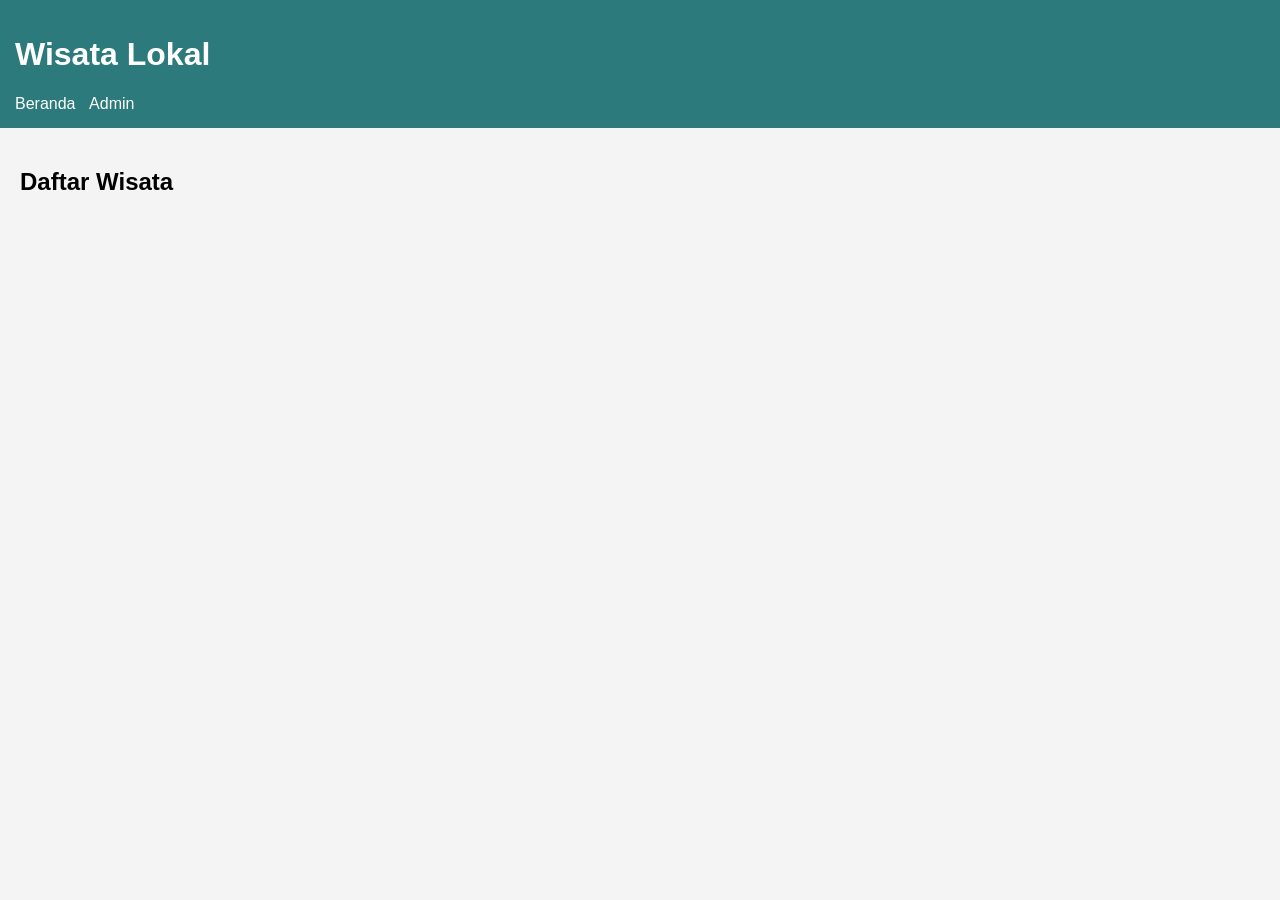
==== index.html @ 8f9f5760 "Add files via upload" ====
<!DOCTYPE html>
<link rel="stylesheet" href="style.css">
</head>
<body>
<header>
<h1>Wisata Lokal</h1>
<nav>
<a href="index.html">Beranda</a>
<a href="login.html">Admin</a>
</nav>
</header>


<div class="container">
<h2>Daftar Wisata</h2>
<div id="listWisata"></div>
</div>
<script src="script.js"></script>
</body>
</html>
---- style.css ----
body { font-family: Arial; background:#f4f4f4; margin:0; }
header { background:#2c7a7b; color:white; padding:15px; }
nav a { color:white; margin-right:10px; text-decoration:none; }
.container { padding:20px; }
.card { background:white; padding:15px; margin-bottom:15px; border-radius:8px; }
input, textarea, select, button { width:100%; padding:8px; margin:5px 0; }
button { background:#2c7a7b; color:white; border:none; cursor:pointer; }
img { max-width:100%; border-radius:6px; }
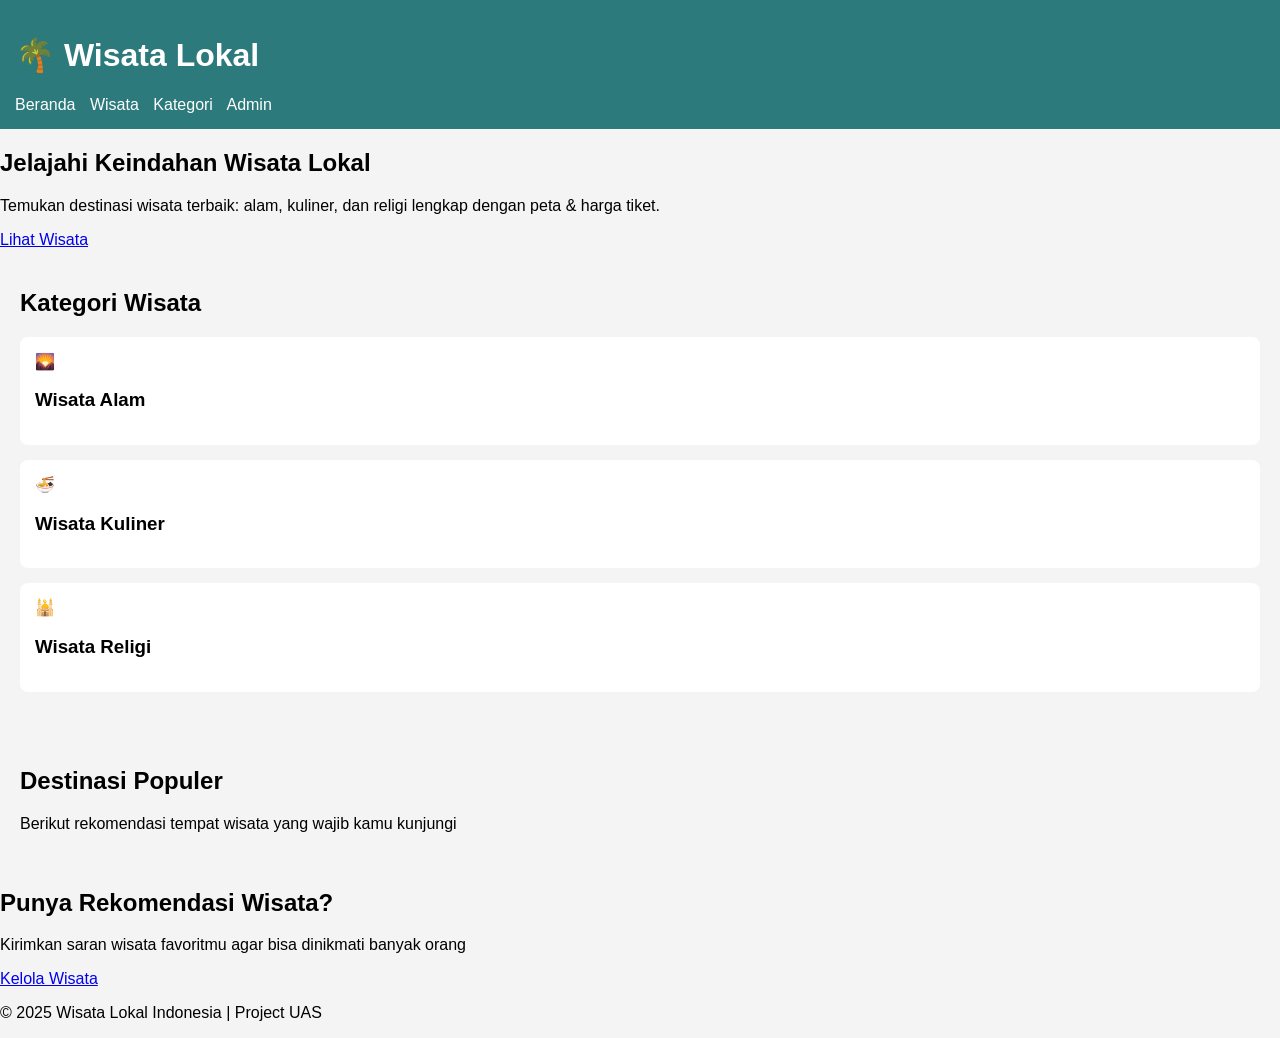
==== commit 12050411: "edit tampilan" ====
--- a/index.html
+++ b/index.html
@@ -1,23 +1,61 @@
 <!DOCTYPE html>
-<link rel="stylesheet" href="style.css">
+<html lang="id">
+<head>
+  <meta charset="UTF-8">
+  <title>Wisata Lokal</title>
+  <link rel="stylesheet" href="style.css">
 </head>
 <body>
-<header>
-<h1>Wisata Lokal</h1>
-<nav>
-<a href="index.html">Beranda</a>
-<a href="login.html">Admin</a>
-</nav>
+
+<!-- HEADER -->
+<header class="navbar">
+  <h1>🌴 Wisata Lokal</h1>
+  <nav>
+    <a href="#home">Beranda</a>
+    <a href="#wisata">Wisata</a>
+    <a href="#kategori">Kategori</a>
+    <a href="login.html">Admin</a>
+  </nav>
 </header>
 
+<!-- HERO -->
+<section id="home" class="hero">
+  <div class="hero-text">
+    <h2>Jelajahi Keindahan Wisata Lokal</h2>
+    <p>Temukan destinasi wisata terbaik: alam, kuliner, dan religi lengkap dengan peta & harga tiket.</p>
+    <a href="#wisata" class="btn">Lihat Wisata</a>
+  </div>
+</section>
 
-<div class="container">
-<h2>Daftar Wisata</h2>
-<div id="listWisata"></div>
-</div>
+<!-- KATEGORI -->
+<section id="kategori" class="container">
+  <h2>Kategori Wisata</h2>
+  <div class="grid">
+    <div class="card kategori">🌄 <h3>Wisata Alam</h3></div>
+    <div class="card kategori">🍜 <h3>Wisata Kuliner</h3></div>
+    <div class="card kategori">🕌 <h3>Wisata Religi</h3></div>
+  </div>
+</section>
+
+<!-- DAFTAR WISATA -->
+<section id="wisata" class="container">
+  <h2>Destinasi Populer</h2>
+  <p>Berikut rekomendasi tempat wisata yang wajib kamu kunjungi</p>
+  <div id="listWisata" class="grid"></div>
+</section>
+
+<!-- CALL TO ACTION -->
+<section class="cta">
+  <h2>Punya Rekomendasi Wisata?</h2>
+  <p>Kirimkan saran wisata favoritmu agar bisa dinikmati banyak orang</p>
+  <a href="login.html" class="btn">Kelola Wisata</a>
+</section>
+
+<!-- FOOTER -->
+<footer>
+  <p>&copy; 2025 Wisata Lokal Indonesia | Project UAS</p>
+</footer>
+
 <script src="script.js"></script>
 </body>
 </html>
-
-
-
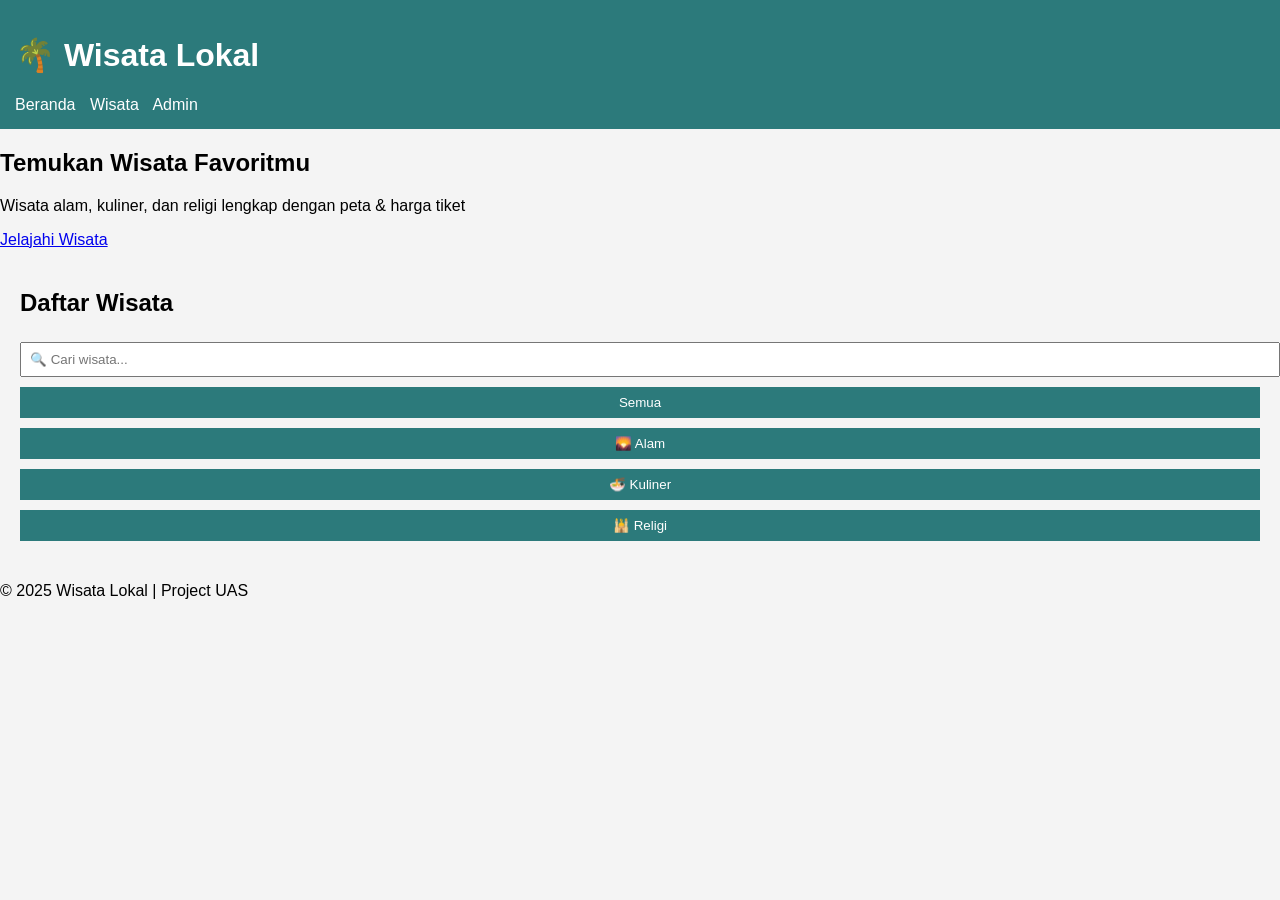
==== commit 240facf7: "tampilan" ====
--- a/index.html
+++ b/index.html
@@ -2,58 +2,50 @@
 <html lang="id">
 <head>
   <meta charset="UTF-8">
-  <title>Wisata Lokal</title>
+  <title>Wisata Lokal Indonesia</title>
   <link rel="stylesheet" href="style.css">
 </head>
 <body>
 
-<!-- HEADER -->
 <header class="navbar">
   <h1>🌴 Wisata Lokal</h1>
   <nav>
-    <a href="#home">Beranda</a>
+    <a href="#">Beranda</a>
     <a href="#wisata">Wisata</a>
-    <a href="#kategori">Kategori</a>
     <a href="login.html">Admin</a>
   </nav>
 </header>
 
-<!-- HERO -->
-<section id="home" class="hero">
+<section class="hero">
   <div class="hero-text">
-    <h2>Jelajahi Keindahan Wisata Lokal</h2>
-    <p>Temukan destinasi wisata terbaik: alam, kuliner, dan religi lengkap dengan peta & harga tiket.</p>
-    <a href="#wisata" class="btn">Lihat Wisata</a>
+    <h2>Temukan Wisata Favoritmu</h2>
+    <p>Wisata alam, kuliner, dan religi lengkap dengan peta & harga tiket</p>
+    <a href="#wisata" class="btn">Jelajahi Wisata</a>
   </div>
 </section>
 
-<!-- KATEGORI -->
-<section id="kategori" class="container">
-  <h2>Kategori Wisata</h2>
-  <div class="grid">
-    <div class="card kategori">🌄 <h3>Wisata Alam</h3></div>
-    <div class="card kategori">🍜 <h3>Wisata Kuliner</h3></div>
-    <div class="card kategori">🕌 <h3>Wisata Religi</h3></div>
+<section id="wisata" class="container">
+  <h2>Daftar Wisata</h2>
+
+  <!-- SEARCH -->
+  <div class="search-box">
+    <input type="text" id="searchInput" placeholder="🔍 Cari wisata..." onkeyup="cariWisata()">
   </div>
-</section>
 
-<!-- DAFTAR WISATA -->
-<section id="wisata" class="container">
-  <h2>Destinasi Populer</h2>
-  <p>Berikut rekomendasi tempat wisata yang wajib kamu kunjungi</p>
+  <!-- FILTER -->
+  <div class="filter">
+    <button onclick="filterKategori('all')">Semua</button>
+    <button onclick="filterKategori('Alam')">🌄 Alam</button>
+    <button onclick="filterKategori('Kuliner')">🍜 Kuliner</button>
+    <button onclick="filterKategori('Religi')">🕌 Religi</button>
+  </div>
+
+  <!-- LIST -->
   <div id="listWisata" class="grid"></div>
 </section>
 
-<!-- CALL TO ACTION -->
-<section class="cta">
-  <h2>Punya Rekomendasi Wisata?</h2>
-  <p>Kirimkan saran wisata favoritmu agar bisa dinikmati banyak orang</p>
-  <a href="login.html" class="btn">Kelola Wisata</a>
-</section>
-
-<!-- FOOTER -->
 <footer>
-  <p>&copy; 2025 Wisata Lokal Indonesia | Project UAS</p>
+  <p>&copy; 2025 Wisata Lokal | Project UAS</p>
 </footer>
 
 <script src="script.js"></script>
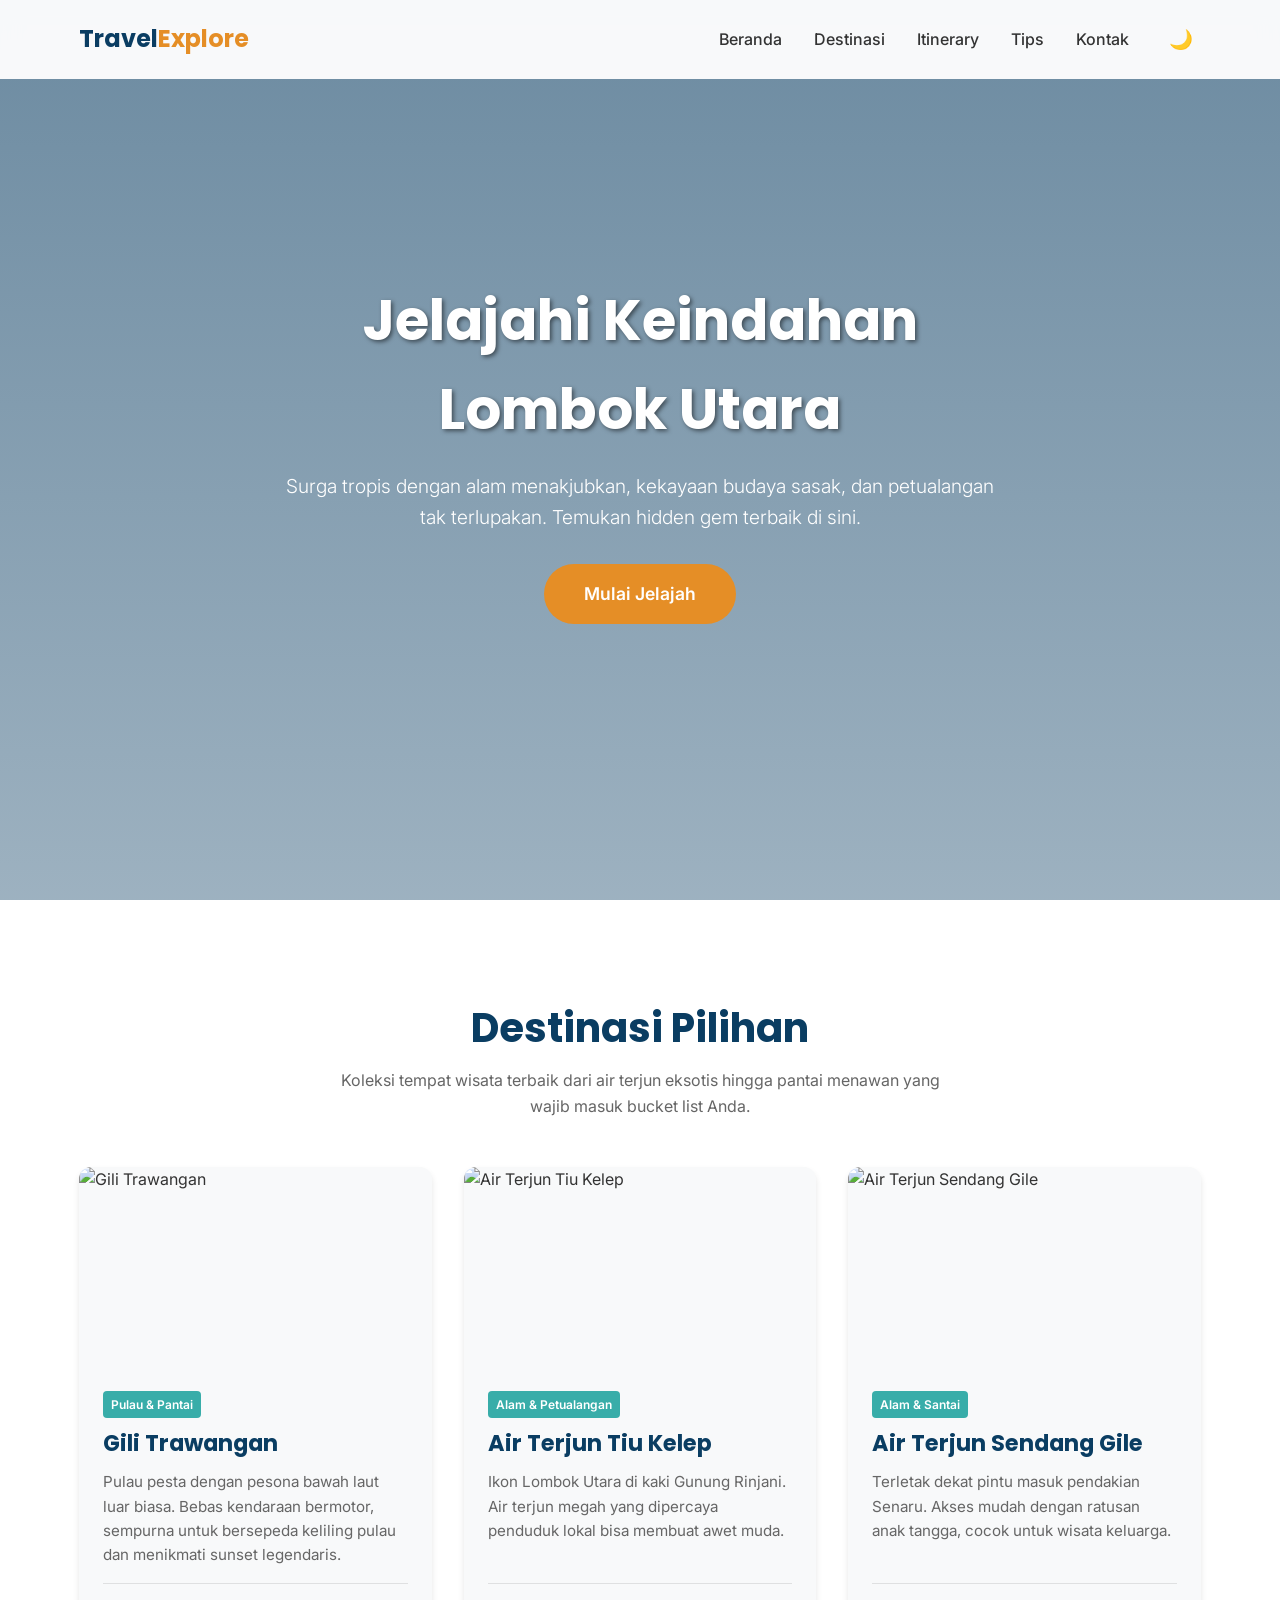
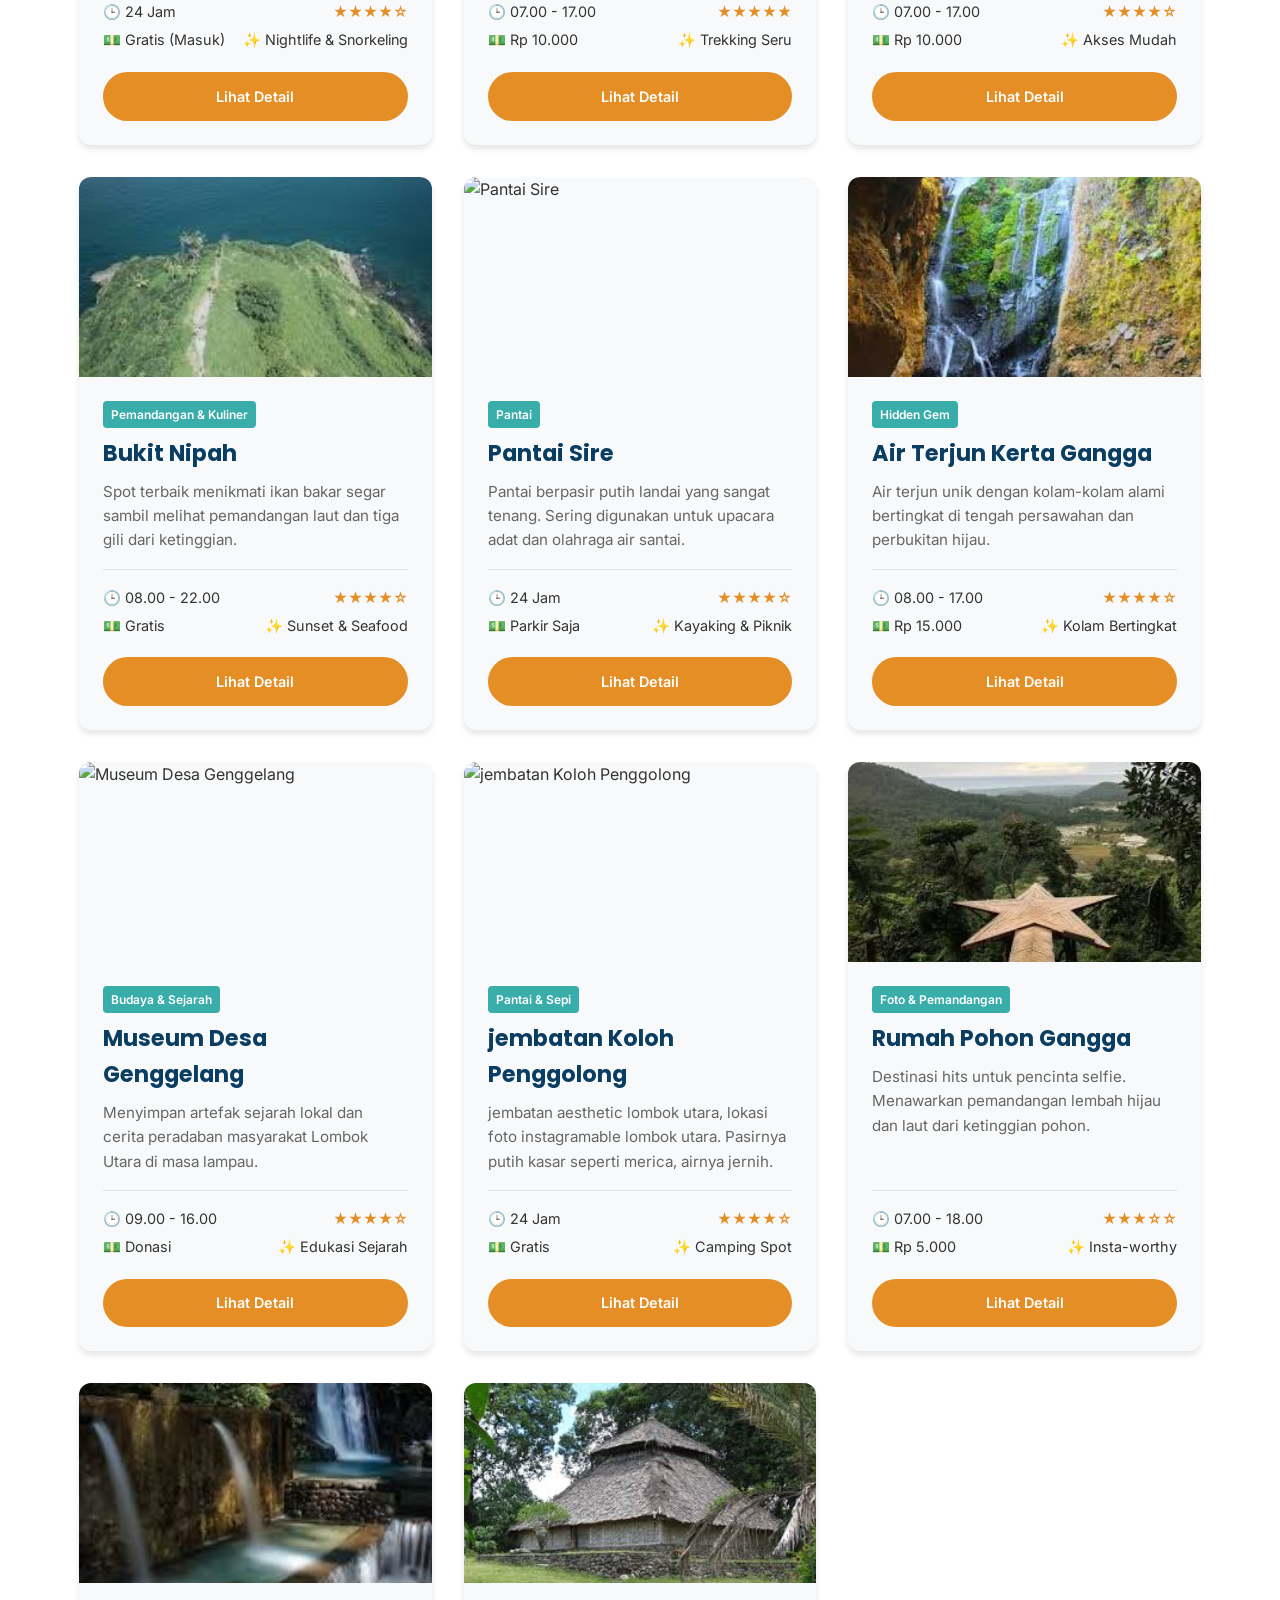
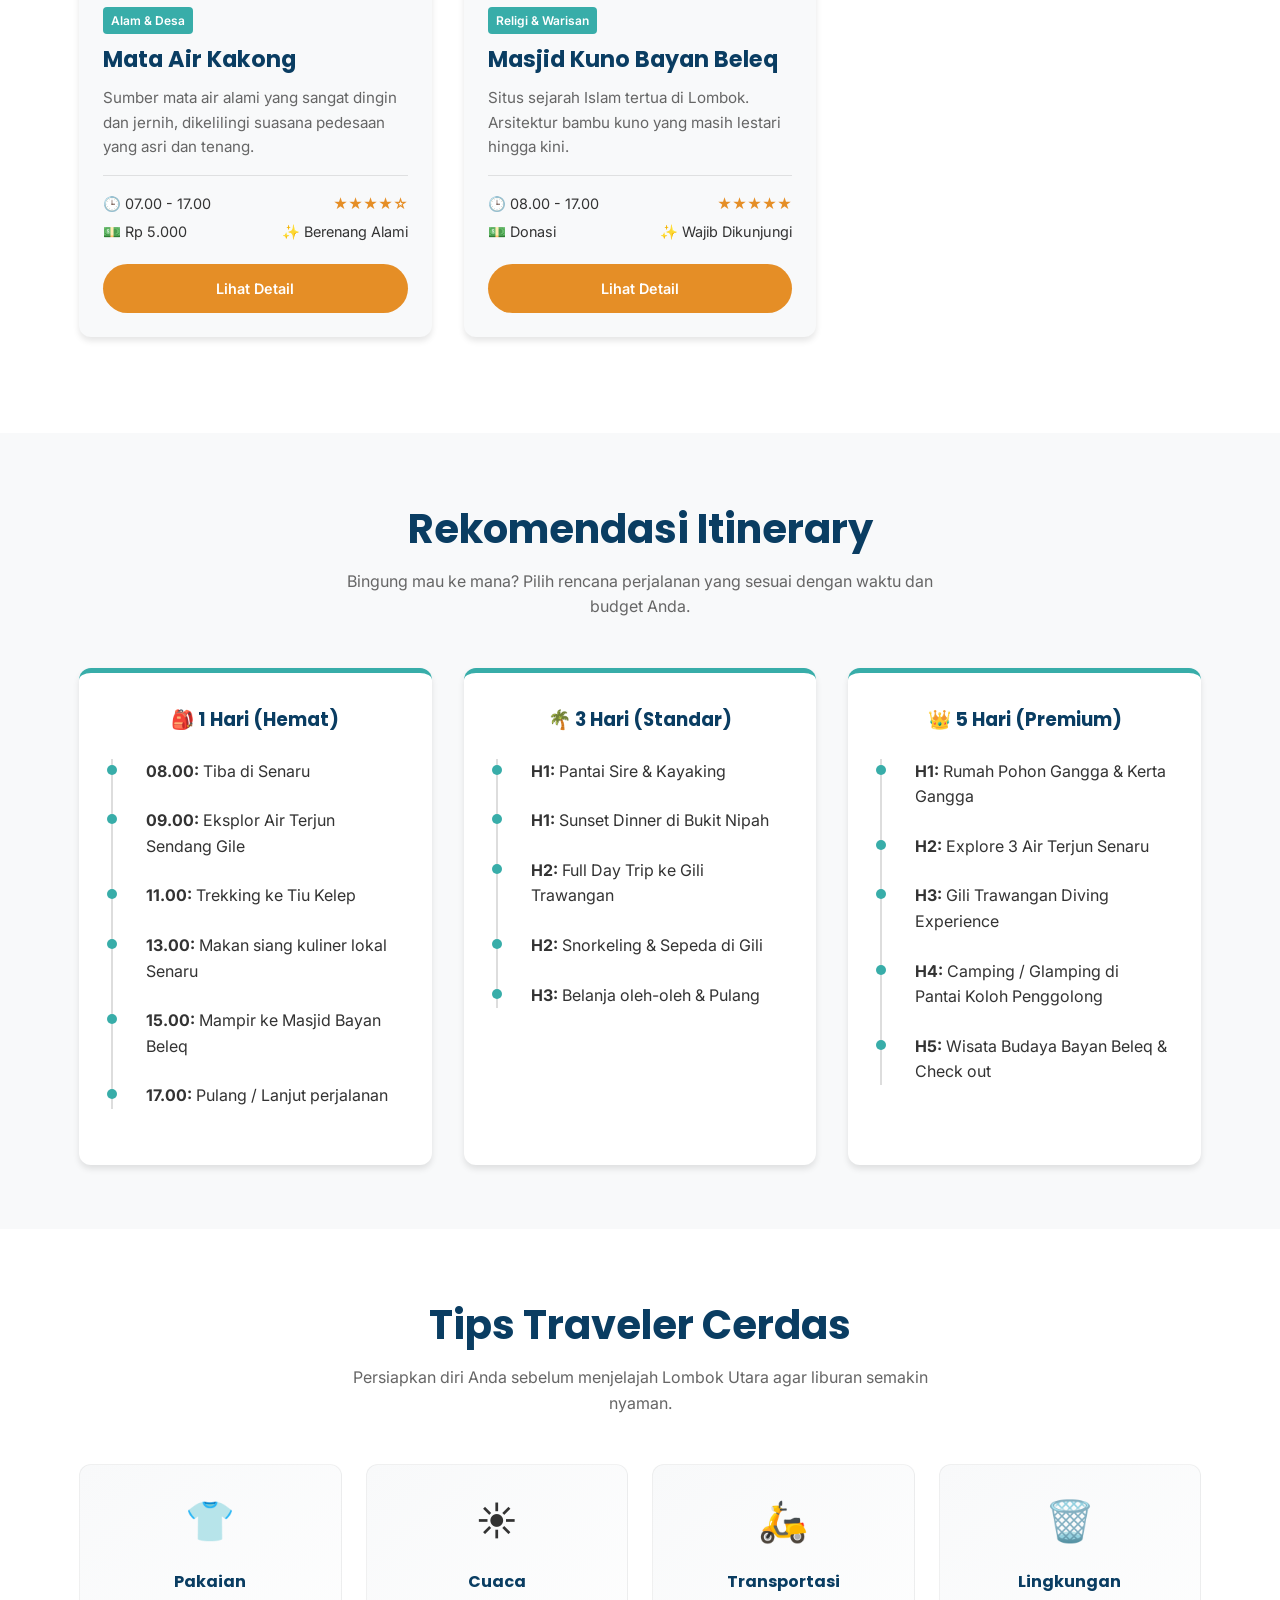
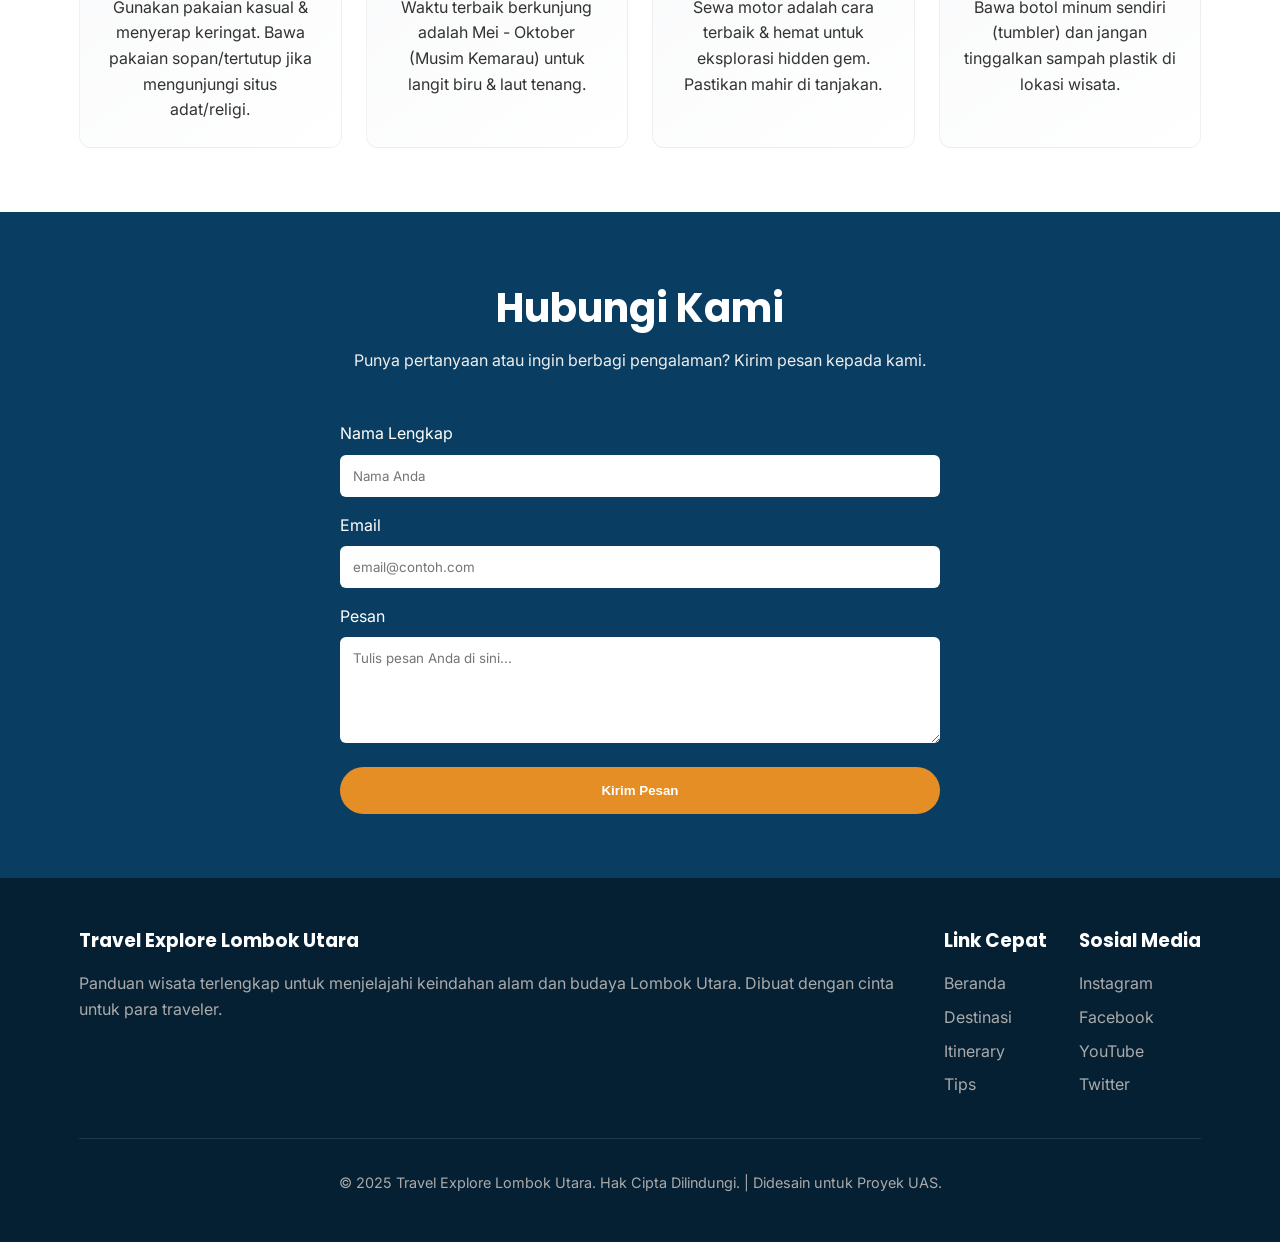
==== commit 46159b39: "Update print statement from 'Hello' to 'Goodbye'" ====
--- a/index.html
+++ b/index.html
@@ -1,53 +1,518 @@
 <!DOCTYPE html>
 <html lang="id">
+
 <head>
-  <meta charset="UTF-8">
-  <title>Wisata Lokal Indonesia</title>
-  <link rel="stylesheet" href="style.css">
+    <meta charset="UTF-8">
+    <meta name="viewport" content="width=device-width, initial-scale=1.0">
+    <title>Travel Explore — Panduan Wisata Lombok Utara</title>
+    <!-- Fonts -->
+    <link rel="preconnect" href="https://fonts.googleapis.com">
+    <link rel="preconnect" href="https://fonts.gstatic.com" crossorigin>
+    <link
+        href="https://fonts.googleapis.com/css2?family=Inter:wght@400;500;600&family=Poppins:wght@600;700&display=swap"
+        rel="stylesheet">
+
+    <link rel="stylesheet" href="style.css?v=2">
 </head>
+
 <body>
 
-<header class="navbar">
-  <h1>🌴 Wisata Lokal</h1>
-  <nav>
-    <a href="#">Beranda</a>
-    <a href="#wisata">Wisata</a>
-    <a href="login.html">Admin</a>
-  </nav>
-</header>
-
-<section class="hero">
-  <div class="hero-text">
-    <h2>Temukan Wisata Favoritmu</h2>
-    <p>Wisata alam, kuliner, dan religi lengkap dengan peta & harga tiket</p>
-    <a href="#wisata" class="btn">Jelajahi Wisata</a>
-  </div>
-</section>
-
-<section id="wisata" class="container">
-  <h2>Daftar Wisata</h2>
-
-  <!-- SEARCH -->
-  <div class="search-box">
-    <input type="text" id="searchInput" placeholder="🔍 Cari wisata..." onkeyup="cariWisata()">
-  </div>
-
-  <!-- FILTER -->
-  <div class="filter">
-    <button onclick="filterKategori('all')">Semua</button>
-    <button onclick="filterKategori('Alam')">🌄 Alam</button>
-    <button onclick="filterKategori('Kuliner')">🍜 Kuliner</button>
-    <button onclick="filterKategori('Religi')">🕌 Religi</button>
-  </div>
-
-  <!-- LIST -->
-  <div id="listWisata" class="grid"></div>
-</section>
-
-<footer>
-  <p>&copy; 2025 Wisata Lokal | Project UAS</p>
-</footer>
-
-<script src="script.js"></script>
+    <!-- Navigation -->
+    <nav id="navbar">
+        <div class="container nav-container">
+            <a href="#" class="logo">Travel<span>Explore</span></a>
+
+            <ul class="nav-links">
+                <li><a href="#hero">Beranda</a></li>
+                <li><a href="#destinations">Destinasi</a></li>
+                <li><a href="#itinerary">Itinerary</a></li>
+                <li><a href="#tips">Tips</a></li>
+                <li><a href="#contact">Kontak</a></li>
+                <li class="theme-toggle" id="theme-toggle" title="Ganti Mode">🌙</li>
+            </ul>
+
+            <div class="hamburger">
+                ☰
+            </div>
+        </div>
+    </nav>
+
+    <!-- Hero Section -->
+    <section id="hero">
+        <div class="hero-content">
+            <h1>Jelajahi Keindahan Lombok Utara</h1>
+            <p>Surga tropis dengan alam menakjubkan, kekayaan budaya sasak, dan petualangan tak terlupakan. Temukan
+                hidden gem terbaik di sini.</p>
+            <a href="#destinations" class="btn-cta">Mulai Jelajah</a>
+        </div>
+    </section>
+
+    <!-- Destinations Section -->
+    <section id="destinations">
+        <div class="container">
+            <div class="section-title">
+                <h2>Destinasi Pilihan</h2>
+                <p>Koleksi tempat wisata terbaik dari air terjun eksotis hingga pantai menawan yang wajib masuk bucket
+                    list Anda.</p>
+            </div>
+
+            <div class="grid">
+                <!-- Destinasi 1 -->
+                <div class="card">
+                    <div class="card-img">
+                        <img src="https://images.unsplash.com/photo-1511442768783-1e5c3c631e35?w=700&auto=format&fit=crop&q=60&ixlib=rb-4.1.0&ixid=M3wxMjA3fDB8MHxzZWFyY2h8MjB8fGdpbGklMjB0cmF3YW5nYW58ZW58MHx8MHx8fDA%3D"
+                            alt="Gili Trawangan">
+                    </div>
+                    <div class="card-content">
+                        <span class="card-badge">Pulau & Pantai</span>
+                        <h3>Gili Trawangan</h3>
+                        <p class="card-desc">Pulau pesta dengan pesona bawah laut luar biasa. Bebas kendaraan bermotor,
+                            sempurna untuk bersepeda keliling pulau dan menikmati sunset legendaris.</p>
+                        <div class="card-details">
+                            <div class="card-detail-item">
+                                <span>🕒 24 Jam</span>
+                                <span class="rating">★★★★☆</span>
+                            </div>
+                            <div class="card-detail-item">
+                                <span>💵 Gratis (Masuk)</span>
+                                <span>✨ Nightlife & Snorkeling</span>
+                            </div>
+                            <a href="detail.html?id=1" class="btn-cta"
+                                style="width:100%; text-align:center; padding: 0.8rem; margin-top: 1rem; font-size: 0.9rem;">Lihat
+                                Detail</a>
+                        </div>
+                    </div>
+                </div>
+
+                <!-- Destinasi 2 -->
+                <div class="card">
+                    <div class="card-img">
+                        <img src="https://media.istockphoto.com/id/1476046950/id/foto/air-terjun-tiu-kelep.jpg?s=612x612&w=0&k=20&c=Zl-qbD7f_ZlxqQ7VQBOBB8ZnnAwaoPJmF6mc4qpG5Pk="
+                            alt="Air Terjun Tiu Kelep">
+                    </div>
+                    <div class="card-content">
+                        <span class="card-badge">Alam & Petualangan</span>
+                        <h3>Air Terjun Tiu Kelep</h3>
+                        <p class="card-desc">Ikon Lombok Utara di kaki Gunung Rinjani. Air terjun megah yang dipercaya
+                            penduduk lokal bisa membuat awet muda.</p>
+                        <div class="card-details">
+                            <div class="card-detail-item">
+                                <span>🕒 07.00 - 17.00</span>
+                                <span class="rating">★★★★★</span>
+                            </div>
+                            <div class="card-detail-item">
+                                <span>💵 Rp 10.000</span>
+                                <span>✨ Trekking Seru</span>
+                            </div>
+                            <a href="detail.html?id=2" class="btn-cta"
+                                style="width:100%; text-align:center; padding: 0.8rem; margin-top: 1rem; font-size: 0.9rem;">Lihat
+                                Detail</a>
+                        </div>
+                    </div>
+                </div>
+
+                <!-- Destinasi 3 -->
+                <div class="card">
+                    <div class="card-img">
+                        <img src="https://media.istockphoto.com/id/831411546/id/foto/air-terjun-sendang-gile-adalah-air-terjun-yang-menakjubkan-di-lombok.jpg?s=612x612&w=0&k=20&c=Lv_EwPTRPkBr2DvXCDKHKjc_gqnAvGuwoUoaRSvsZMA="
+                            alt="Air Terjun Sendang Gile">
+                    </div>
+                    <div class="card-content">
+                        <span class="card-badge">Alam & Santai</span>
+                        <h3>Air Terjun Sendang Gile</h3>
+                        <p class="card-desc">Terletak dekat pintu masuk pendakian Senaru. Akses mudah dengan ratusan
+                            anak tangga, cocok untuk wisata keluarga.</p>
+                        <div class="card-details">
+                            <div class="card-detail-item">
+                                <span>🕒 07.00 - 17.00</span>
+                                <span class="rating">★★★★☆</span>
+                            </div>
+                            <div class="card-detail-item">
+                                <span>💵 Rp 10.000</span>
+                                <span>✨ Akses Mudah</span>
+                            </div>
+                            <a href="detail.html?id=3" class="btn-cta"
+                                style="width:100%; text-align:center; padding: 0.8rem; margin-top: 1rem; font-size: 0.9rem;">Lihat
+                                Detail</a>
+                        </div>
+                    </div>
+                </div>
+
+                <!-- Destinasi 4 -->
+                <div class="card">
+                    <div class="card-img">
+                        <img src="[data-uri]"
+                            alt="Bukit Nipah">
+                    </div>
+                    <div class="card-content">
+                        <span class="card-badge">Pemandangan & Kuliner</span>
+                        <h3>Bukit Nipah</h3>
+                        <p class="card-desc">Spot terbaik menikmati ikan bakar segar sambil melihat pemandangan laut dan
+                            tiga gili dari ketinggian.</p>
+                        <div class="card-details">
+                            <div class="card-detail-item">
+                                <span>🕒 08.00 - 22.00</span>
+                                <span class="rating">★★★★☆</span>
+                            </div>
+                            <div class="card-detail-item">
+                                <span>💵 Gratis</span>
+                                <span>✨ Sunset & Seafood</span>
+                            </div>
+                            <a href="detail.html?id=4" class="btn-cta"
+                                style="width:100%; text-align:center; padding: 0.8rem; margin-top: 1rem; font-size: 0.9rem;">Lihat
+                                Detail</a>
+                        </div>
+                    </div>
+                </div>
+
+                <!-- Destinasi 5 -->
+                <div class="card">
+                    <div class="card-img">
+                        <img src="https://images.unsplash.com/photo-1506953823976-52e1fdc0149a?q=80&w=1935&auto=format&fit=crop"
+                            alt="Pantai Sire">
+                    </div>
+                    <div class="card-content">
+                        <span class="card-badge">Pantai</span>
+                        <h3>Pantai Sire</h3>
+                        <p class="card-desc">Pantai berpasir putih landai yang sangat tenang. Sering digunakan untuk
+                            upacara adat dan olahraga air santai.</p>
+                        <div class="card-details">
+                            <div class="card-detail-item">
+                                <span>🕒 24 Jam</span>
+                                <span class="rating">★★★★☆</span>
+                            </div>
+                            <div class="card-detail-item">
+                                <span>💵 Parkir Saja</span>
+                                <span>✨ Kayaking & Piknik</span>
+                            </div>
+                            <a href="detail.html?id=5" class="btn-cta"
+                                style="width:100%; text-align:center; padding: 0.8rem; margin-top: 1rem; font-size: 0.9rem;">Lihat
+                                Detail</a>
+                        </div>
+                    </div>
+                </div>
+
+                <!-- Destinasi 6 -->
+                <div class="card">
+                    <div class="card-img">
+                        <img src="[data-uri]"
+                            alt="Kerta Gangga">
+                    </div>
+                    <div class="card-content">
+                        <span class="card-badge">Hidden Gem</span>
+                        <h3>Air Terjun Kerta Gangga</h3>
+                        <p class="card-desc">Air terjun unik dengan kolam-kolam alami bertingkat di tengah persawahan
+                            dan perbukitan hijau.</p>
+                        <div class="card-details">
+                            <div class="card-detail-item">
+                                <span>🕒 08.00 - 17.00</span>
+                                <span class="rating">★★★★☆</span>
+                            </div>
+                            <div class="card-detail-item">
+                                <span>💵 Rp 15.000</span>
+                                <span>✨ Kolam Bertingkat</span>
+                            </div>
+                            <a href="detail.html?id=6" class="btn-cta"
+                                style="width:100%; text-align:center; padding: 0.8rem; margin-top: 1rem; font-size: 0.9rem;">Lihat
+                                Detail</a>
+                        </div>
+                    </div>
+                </div>
+
+                <!-- Destinasi 7 -->
+                <div class="card">
+                    <div class="card-img">
+                        <img src="https://jadesta.kemenparekraf.go.id/imgpost/75937.jpg"
+                            alt="Museum Desa Genggelang">
+                    </div>
+                    <div class="card-content">
+                        <span class="card-badge">Budaya & Sejarah</span>
+                        <h3>Museum Desa Genggelang</h3>
+                        <p class="card-desc">Menyimpan artefak sejarah lokal dan cerita peradaban masyarakat Lombok
+                            Utara di masa lampau.</p>
+                        <div class="card-details">
+                            <div class="card-detail-item">
+                                <span>🕒 09.00 - 16.00</span>
+                                <span class="rating">★★★★☆</span>
+                            </div>
+                            <div class="card-detail-item">
+                                <span>💵 Donasi</span>
+                                <span>✨ Edukasi Sejarah</span>
+                            </div>
+                            <a href="detail.html?id=7" class="btn-cta"
+                                style="width:100%; text-align:center; padding: 0.8rem; margin-top: 1rem; font-size: 0.9rem;">Lihat
+                                Detail</a>
+                        </div>
+                    </div>
+                </div>
+
+                <!-- Destinasi 8 -->
+                <div class="card">
+                    <div class="card-img">
+                        <img src="https://encrypted-tbn0.gstatic.com/images?q=tbn:ANd9GcTKz0DhmsZxBI9UbK-vucEaq8qTqp9juJdaPQ&s"
+                            alt="jembatan Koloh Penggolong">
+                    </div>
+                    <div class="card-content">
+                        <span class="card-badge">Pantai & Sepi</span>
+                        <h3>jembatan Koloh Penggolong</h3>
+                        <p class="card-desc">jembatan aesthetic lombok utara, lokasi foto instagramable lombok utara. Pasirnya
+                            putih kasar seperti merica, airnya jernih.</p>
+                        <div class="card-details">
+                            <div class="card-detail-item">
+                                <span>🕒 24 Jam</span>
+                                <span class="rating">★★★★☆</span>
+                            </div>
+                            <div class="card-detail-item">
+                                <span>💵 Gratis</span>
+                                <span>✨ Camping Spot</span>
+                            </div>
+                            <a href="detail.html?id=8" class="btn-cta"
+                                style="width:100%; text-align:center; padding: 0.8rem; margin-top: 1rem; font-size: 0.9rem;">Lihat
+                                Detail</a>
+                        </div>
+                    </div>
+                </div>
+
+                <!-- Destinasi 9 -->
+                <div class="card">
+                    <div class="card-img">
+                        <img src="[data-uri]"
+                            alt="Rumah Pohon Gangga">
+                    </div>
+                    <div class="card-content">
+                        <span class="card-badge">Foto & Pemandangan</span>
+                        <h3>Rumah Pohon Gangga</h3>
+                        <p class="card-desc">Destinasi hits untuk pencinta selfie. Menawarkan pemandangan lembah hijau
+                            dan laut dari ketinggian pohon.</p>
+                        <div class="card-details">
+                            <div class="card-detail-item">
+                                <span>🕒 07.00 - 18.00</span>
+                                <span class="rating">★★★☆☆</span>
+                            </div>
+                            <div class="card-detail-item">
+                                <span>💵 Rp 5.000</span>
+                                <span>✨ Insta-worthy</span>
+                            </div>
+                            <a href="detail.html?id=9" class="btn-cta"
+                                style="width:100%; text-align:center; padding: 0.8rem; margin-top: 1rem; font-size: 0.9rem;">Lihat
+                                Detail</a>
+                        </div>
+                    </div>
+                </div>
+
+                <!-- Destinasi 10 -->
+                <div class="card">
+                    <div class="card-img">
+                        <img src="[data-uri]"
+                            alt="Mata Air Kakong">
+                    </div>
+                    <div class="card-content">
+                        <span class="card-badge">Alam & Desa</span>
+                        <h3>Mata Air Kakong</h3>
+                        <p class="card-desc">Sumber mata air alami yang sangat dingin dan jernih, dikelilingi suasana
+                            pedesaan yang asri dan tenang.</p>
+                        <div class="card-details">
+                            <div class="card-detail-item">
+                                <span>🕒 07.00 - 17.00</span>
+                                <span class="rating">★★★★☆</span>
+                            </div>
+                            <div class="card-detail-item">
+                                <span>💵 Rp 5.000</span>
+                                <span>✨ Berenang Alami</span>
+                            </div>
+                            <a href="detail.html?id=10" class="btn-cta"
+                                style="width:100%; text-align:center; padding: 0.8rem; margin-top: 1rem; font-size: 0.9rem;">Lihat
+                                Detail</a>
+                        </div>
+                    </div>
+                </div>
+
+                <!-- Destinasi 11 -->
+                <div class="card">
+                    <div class="card-img">
+                        <img src="[data-uri]"
+                            alt="Masjid Bayan Beleq">
+                    </div>
+                    <div class="card-content">
+                        <span class="card-badge">Religi & Warisan</span>
+                        <h3>Masjid Kuno Bayan Beleq</h3>
+                        <p class="card-desc">Situs sejarah Islam tertua di Lombok. Arsitektur bambu kuno yang masih
+                            lestari hingga kini.</p>
+                        <div class="card-details">
+                            <div class="card-detail-item">
+                                <span>🕒 08.00 - 17.00</span>
+                                <span class="rating">★★★★★</span>
+                            </div>
+                            <div class="card-detail-item">
+                                <span>💵 Donasi</span>
+                                <span>✨ Wajib Dikunjungi</span>
+                            </div>
+                            <a href="detail.html?id=11" class="btn-cta"
+                                style="width:100%; text-align:center; padding: 0.8rem; margin-top: 1rem; font-size: 0.9rem;">Lihat
+                                Detail</a>
+                        </div>
+                    </div>
+                </div>
+
+            </div>
+        </div>
+    </section>
+
+    <!-- Itinerary Section -->
+    <section id="itinerary">
+        <div class="container">
+            <div class="section-title">
+                <h2>Rekomendasi Itinerary</h2>
+                <p>Bingung mau ke mana? Pilih rencana perjalanan yang sesuai dengan waktu dan budget Anda.</p>
+            </div>
+
+            <div class="timeline-container">
+                <!-- 1 Hari -->
+                <div class="timeline-box">
+                    <h3>🎒 1 Hari (Hemat)</h3>
+                    <ul class="timeline-steps">
+                        <li><strong>08.00:</strong> Tiba di Senaru</li>
+                        <li><strong>09.00:</strong> Eksplor Air Terjun Sendang Gile</li>
+                        <li><strong>11.00:</strong> Trekking ke Tiu Kelep</li>
+                        <li><strong>13.00:</strong> Makan siang kuliner lokal Senaru</li>
+                        <li><strong>15.00:</strong> Mampir ke Masjid Bayan Beleq</li>
+                        <li><strong>17.00:</strong> Pulang / Lanjut perjalanan</li>
+                    </ul>
+                </div>
+
+                <!-- 3 Hari -->
+                <div class="timeline-box">
+                    <h3>🌴 3 Hari (Standar)</h3>
+                    <ul class="timeline-steps">
+                        <li><strong>H1:</strong> Pantai Sire & Kayaking</li>
+                        <li><strong>H1:</strong> Sunset Dinner di Bukit Nipah</li>
+                        <li><strong>H2:</strong> Full Day Trip ke Gili Trawangan</li>
+                        <li><strong>H2:</strong> Snorkeling & Sepeda di Gili</li>
+                        <li><strong>H3:</strong> Belanja oleh-oleh & Pulang</li>
+                    </ul>
+                </div>
+
+                <!-- 5 Hari -->
+                <div class="timeline-box">
+                    <h3>👑 5 Hari (Premium)</h3>
+                    <ul class="timeline-steps">
+                        <li><strong>H1:</strong> Rumah Pohon Gangga & Kerta Gangga</li>
+                        <li><strong>H2:</strong> Explore 3 Air Terjun Senaru</li>
+                        <li><strong>H3:</strong> Gili Trawangan Diving Experience</li>
+                        <li><strong>H4:</strong> Camping / Glamping di Pantai Koloh Penggolong</li>
+                        <li><strong>H5:</strong> Wisata Budaya Bayan Beleq & Check out</li>
+                    </ul>
+                </div>
+            </div>
+        </div>
+    </section>
+
+    <!-- Tips Traveler -->
+    <section id="tips">
+        <div class="container">
+            <div class="section-title">
+                <h2>Tips Traveler Cerdas</h2>
+                <p>Persiapkan diri Anda sebelum menjelajah Lombok Utara agar liburan semakin nyaman.</p>
+            </div>
+
+            <div class="tips-grid">
+                <div class="tip-card">
+                    <span class="tip-icon">👕</span>
+                    <h4>Pakaian</h4>
+                    <p>Gunakan pakaian kasual & menyerap keringat. Bawa pakaian sopan/tertutup jika mengunjungi situs
+                        adat/religi.</p>
+                </div>
+                <div class="tip-card">
+                    <span class="tip-icon">☀️</span>
+                    <h4>Cuaca</h4>
+                    <p>Waktu terbaik berkunjung adalah Mei - Oktober (Musim Kemarau) untuk langit biru & laut tenang.
+                    </p>
+                </div>
+                <div class="tip-card">
+                    <span class="tip-icon">🛵</span>
+                    <h4>Transportasi</h4>
+                    <p>Sewa motor adalah cara terbaik & hemat untuk eksplorasi hidden gem. Pastikan mahir di tanjakan.
+                    </p>
+                </div>
+                <div class="tip-card">
+                    <span class="tip-icon">🗑️</span>
+                    <h4>Lingkungan</h4>
+                    <p>Bawa botol minum sendiri (tumbler) dan jangan tinggalkan sampah plastik di lokasi wisata.</p>
+                </div>
+            </div>
+        </div>
+    </section>
+
+    <!-- Contact Section -->
+    <section id="contact">
+        <div class="container">
+            <div class="section-title">
+                <h2 style="color: white;">Hubungi Kami</h2>
+                <p style="color: #eee;">Punya pertanyaan atau ingin berbagi pengalaman? Kirim pesan kepada kami.</p>
+            </div>
+
+            <div class="contact-form">
+                <form onsubmit="event.preventDefault(); alert('Terima kasih! Pesan Anda telah terkirim (Demo).');"
+                    action="#">
+                    <div class="form-group">
+                        <label for="name">Nama Lengkap</label>
+                        <input type="text" id="name" placeholder="Nama Anda" required>
+                    </div>
+                    <div class="form-group">
+                        <label for="email">Email</label>
+                        <input type="email" id="email" placeholder="email@contoh.com" required>
+                    </div>
+                    <div class="form-group">
+                        <label for="message">Pesan</label>
+                        <textarea id="message" rows="5" placeholder="Tulis pesan Anda di sini..." required></textarea>
+                    </div>
+                    <button type="submit" class="btn-submit">Kirim Pesan</button>
+                </form>
+            </div>
+        </div>
+    </section>
+
+    <!-- Footer -->
+    <footer>
+        <div class="container">
+            <div class="footer-content">
+                <div class="footer-col" style="flex: 2; min-width: 300px;">
+                    <h3>Travel Explore Lombok Utara</h3>
+                    <p>Panduan wisata terlengkap untuk menjelajahi keindahan alam dan budaya Lombok Utara. Dibuat dengan
+                        cinta untuk para traveler.</p>
+                </div>
+                <div class="footer-col">
+                    <h3>Link Cepat</h3>
+                    <ul>
+                        <li><a href="#hero">Beranda</a></li>
+                        <li><a href="#destinations">Destinasi</a></li>
+                        <li><a href="#itinerary">Itinerary</a></li>
+                        <li><a href="#tips">Tips</a></li>
+                    </ul>
+                </div>
+                <div class="footer-col">
+                    <h3>Sosial Media</h3>
+                    <ul>
+                        <li><a href="#">Instagram</a></li>
+                        <li><a href="#">Facebook</a></li>
+                        <li><a href="#">YouTube</a></li>
+                        <li><a href="#">Twitter</a></li>
+                    </ul>
+                </div>
+            </div>
+            <div class="copyright">
+                <p>&copy; 2025 Travel Explore Lombok Utara. Hak Cipta Dilindungi. | Didesain untuk Proyek UAS.</p>
+            </div>
+        </div>
+    </footer>
+
+    <!-- Back to Top Button -->
+    <div id="back-to-top" title="Kembali ke atas">
+        ↑
+    </div>
+
+    <!-- JavaScript -->
+    <script src="script.js"></script>
 </body>
+
 </html>
--- a/style.css
+++ b/style.css
@@ -1,8 +1,736 @@
-body { font-family: Arial; background:#f4f4f4; margin:0; }
-header { background:#2c7a7b; color:white; padding:15px; }
-nav a { color:white; margin-right:10px; text-decoration:none; }
-.container { padding:20px; }
-.card { background:white; padding:15px; margin-bottom:15px; border-radius:8px; }
-input, textarea, select, button { width:100%; padding:8px; margin:5px 0; }
-button { background:#2c7a7b; color:white; border:none; cursor:pointer; }
-img { max-width:100%; border-radius:6px; }+/* CSS Variables */
+:root {
+    --primary-color: #0A3D62;
+    /* Navy Gelap */
+    --accent-color-1: #38ADA9;
+    /* Tosca */
+    --accent-color-2: #E58E26;
+    /* Orange Sunset */
+    --bg-color: #FFFFFF;
+    --text-color: #333333;
+    --card-bg: #F8F9FA;
+    --nav-bg: rgba(255, 255, 255, 0.95);
+    --shadow: 0 4px 6px rgba(0, 0, 0, 0.1);
+}
+
+/* Dark Mode Variables */
+body.dark-mode {
+    --primary-color: #38ADA9;
+    /* Tosca di mode gelap jadi primary biar pop */
+    --accent-color-1: #0A3D62;
+    /* Navy jadi aksen */
+    --bg-color: #1a1a1a;
+    --text-color: #f0f0f0;
+    --card-bg: #2d2d2d;
+    --nav-bg: rgba(26, 26, 26, 0.95);
+    --shadow: 0 4px 6px rgba(0, 0, 0, 0.3);
+}
+
+/* Reset & Base Styles */
+* {
+    margin: 0;
+    padding: 0;
+    box-sizing: border-box;
+}
+
+html {
+    scroll-behavior: smooth;
+}
+
+body {
+    font-family: 'Inter', sans-serif;
+    background-color: var(--bg-color);
+    color: var(--text-color);
+    line-height: 1.6;
+    transition: background-color 0.3s, color 0.3s;
+}
+
+h1,
+h2,
+h3,
+h4,
+h5,
+h6 {
+    font-family: 'Poppins', sans-serif;
+    color: var(--primary-color);
+}
+
+body.dark-mode h1,
+body.dark-mode h2,
+body.dark-mode h3 {
+    color: var(--primary-color);
+}
+
+a {
+    text-decoration: none;
+    color: inherit;
+}
+
+.container {
+    width: 90%;
+    max-width: 1200px;
+    margin: 0 auto;
+    padding: 0 15px;
+}
+
+.section-title {
+    text-align: center;
+    margin-bottom: 3rem;
+}
+
+.section-title h2 {
+    font-size: 2.5rem;
+    margin-bottom: 0.5rem;
+}
+
+.section-title p {
+    color: #666;
+    max-width: 600px;
+    margin: 0 auto;
+}
+
+body.dark-mode .section-title p {
+    color: #ccc;
+}
+
+/* Navigation */
+nav {
+    position: fixed;
+    top: 0;
+    width: 100%;
+    background-color: var(--nav-bg);
+    box-shadow: var(--shadow);
+    z-index: 1000;
+    padding: 1rem 0;
+    transition: all 0.3s ease;
+    backdrop-filter: blur(10px);
+}
+
+.nav-container {
+    display: flex;
+    justify-content: space-between;
+    align-items: center;
+}
+
+.logo {
+    font-family: 'Poppins', sans-serif;
+    font-weight: 700;
+    font-size: 1.5rem;
+    color: var(--primary-color);
+}
+
+body.dark-mode .logo {
+    color: #fff;
+}
+
+.logo span {
+    color: var(--accent-color-2);
+}
+
+.nav-links {
+    display: flex;
+    list-style: none;
+    gap: 2rem;
+    align-items: center;
+}
+
+.nav-links a {
+    font-weight: 500;
+    font-size: 1rem;
+    transition: color 0.3s;
+}
+
+.nav-links a:hover {
+    color: var(--accent-color-2);
+}
+
+.hamburger {
+    display: none;
+    cursor: pointer;
+    font-size: 1.5rem;
+}
+
+/* Dark Mode Toggle */
+.theme-toggle {
+    cursor: pointer;
+    padding: 0.5rem;
+    font-size: 1.2rem;
+    border-radius: 50%;
+    transition: background 0.3s;
+}
+
+.theme-toggle:hover {
+    background-color: rgba(0, 0, 0, 0.1);
+}
+
+/* Hero Section */
+#hero {
+    height: 100vh;
+    background: linear-gradient(rgba(10, 61, 98, 0.6), rgba(10, 61, 98, 0.4)), url('https://media.istockphoto.com/id/2185887927/id/foto/air-terjun-dew-kelep.jpg?s=612x612&w=0&k=20&c=EUUPmaS8oivpACY7f2l_WqeJ7x_lDI4dPfBsLbwtB08=');
+    background-size: cover;
+    background-position: center;
+    display: flex;
+    align-items: center;
+    justify-content: center;
+    text-align: center;
+    color: white;
+    margin-bottom: 4rem;
+}
+
+.hero-content {
+    max-width: 800px;
+    padding: 2rem;
+}
+
+.hero-content h1 {
+    font-size: 3.5rem;
+    margin-bottom: 1rem;
+    color: white;
+    text-shadow: 2px 2px 4px rgba(0, 0, 0, 0.5);
+}
+
+.hero-content p {
+    font-size: 1.2rem;
+    margin-bottom: 2rem;
+    font-weight: 300;
+}
+
+.btn-cta {
+    background-color: var(--accent-color-2);
+    color: white;
+    padding: 1rem 2.5rem;
+    border-radius: 50px;
+    font-weight: 600;
+    font-size: 1.1rem;
+    transition: transform 0.3s, background 0.3s;
+    display: inline-block;
+}
+
+.btn-cta:hover {
+    background-color: #cf7e1f;
+    transform: translateY(-3px);
+    box-shadow: 0 10px 20px rgba(0, 0, 0, 0.2);
+}
+
+/* Destinations Section */
+#destinations {
+    padding: 2rem 0;
+    scroll-margin-top: 80px;
+}
+
+.grid {
+    display: grid;
+    grid-template-columns: repeat(auto-fill, minmax(300px, 1fr));
+    gap: 2rem;
+}
+
+.card {
+    background-color: var(--card-bg);
+    border-radius: 12px;
+    overflow: hidden;
+    box-shadow: var(--shadow);
+    transition: transform 0.3s, box-shadow 0.3s;
+    display: flex;
+    flex-direction: column;
+}
+
+.card:hover {
+    transform: translateY(-10px);
+    box-shadow: 0 15px 30px rgba(0, 0, 0, 0.15);
+}
+
+.card-img {
+    height: 200px;
+    overflow: hidden;
+    position: relative;
+}
+
+.card-img img {
+    width: 100%;
+    height: 100%;
+    object-fit: cover;
+    transition: transform 0.5s;
+}
+
+.card:hover .card-img img {
+    transform: scale(1.1);
+}
+
+.card-content {
+    padding: 1.5rem;
+    flex-grow: 1;
+    display: flex;
+    flex-direction: column;
+}
+
+.card-badge {
+    background-color: var(--accent-color-1);
+    color: white;
+    padding: 4px 8px;
+    border-radius: 4px;
+    font-size: 0.75rem;
+    font-weight: 600;
+    display: inline-block;
+    margin-bottom: 0.5rem;
+    width: fit-content;
+}
+
+.card h3 {
+    font-size: 1.4rem;
+    margin-bottom: 0.5rem;
+}
+
+.card-desc {
+    font-size: 0.95rem;
+    color: #666;
+    margin-bottom: 1rem;
+    flex-grow: 1;
+}
+
+body.dark-mode .card-desc {
+    color: #bbb;
+}
+
+.card-details {
+    font-size: 0.9rem;
+    border-top: 1px solid rgba(0, 0, 0, 0.1);
+    padding-top: 1rem;
+    margin-top: auto;
+}
+
+body.dark-mode .card-details {
+    border-top: 1px solid rgba(255, 255, 255, 0.1);
+}
+
+.card-detail-item {
+    display: flex;
+    justify-content: space-between;
+    margin-bottom: 0.3rem;
+}
+
+.rating {
+    color: var(--accent-color-2);
+    font-weight: bold;
+}
+
+/* Itinerary Section */
+#itinerary {
+    padding: 4rem 0;
+    background-color: var(--card-bg);
+    margin-top: 4rem;
+    scroll-margin-top: 80px;
+}
+
+.timeline-container {
+    display: flex;
+    flex-wrap: wrap;
+    gap: 2rem;
+    justify-content: center;
+}
+
+.timeline-box {
+    background-color: var(--bg-color);
+    padding: 2rem;
+    border-radius: 12px;
+    flex: 1 1 300px;
+    box-shadow: var(--shadow);
+    border-top: 5px solid var(--accent-color-1);
+}
+
+.timeline-box h3 {
+    text-align: center;
+    margin-bottom: 1.5rem;
+    color: var(--primary-color);
+}
+
+body.dark-mode .timeline-box h3 {
+    color: var(--primary-color);
+}
+
+.timeline-steps {
+    list-style: none;
+    position: relative;
+    padding-left: 20px;
+}
+
+.timeline-steps::before {
+    content: '';
+    position: absolute;
+    left: 0;
+    top: 0;
+    height: 100%;
+    width: 2px;
+    background-color: #ddd;
+}
+
+.timeline-steps li {
+    position: relative;
+    margin-bottom: 1.5rem;
+    padding-left: 15px;
+}
+
+.timeline-steps li::before {
+    content: '';
+    position: absolute;
+    left: -24px;
+    top: 6px;
+    width: 10px;
+    height: 10px;
+    background-color: var(--accent-color-1);
+    border-radius: 50%;
+}
+
+/* Tips Section */
+#tips {
+    padding: 4rem 0;
+    scroll-margin-top: 80px;
+}
+
+.tips-grid {
+    display: grid;
+    grid-template-columns: repeat(auto-fit, minmax(250px, 1fr));
+    gap: 1.5rem;
+}
+
+.tip-card {
+    background: linear-gradient(145deg, var(--card-bg), var(--bg-color));
+    border: 1px solid rgba(0, 0, 0, 0.05);
+    padding: 1.5rem;
+    border-radius: 12px;
+    text-align: center;
+    transition: transform 0.3s;
+}
+
+.tip-card:hover {
+    transform: translateY(-5px);
+    border-color: var(--accent-color-1);
+}
+
+.tip-icon {
+    font-size: 2.5rem;
+    margin-bottom: 1rem;
+    display: block;
+}
+
+/* Contact Section */
+#contact {
+    padding: 4rem 0;
+    background-color: var(--primary-color);
+    color: white;
+    text-align: center;
+}
+
+.contact-form {
+    max-width: 600px;
+    margin: 0 auto;
+    text-align: left;
+}
+
+.form-group {
+    margin-bottom: 1rem;
+}
+
+.form-group label {
+    display: block;
+    margin-bottom: 0.5rem;
+}
+
+.form-group input,
+.form-group textarea {
+    width: 100%;
+    padding: 0.8rem;
+    border-radius: 6px;
+    border: none;
+    font-family: inherit;
+}
+
+.btn-submit {
+    background-color: var(--accent-color-2);
+    color: white;
+    border: none;
+    padding: 1rem 2rem;
+    border-radius: 50px;
+    font-weight: bold;
+    cursor: pointer;
+    width: 100%;
+    transition: background 0.3s;
+}
+
+.btn-submit:hover {
+    background-color: #cf7e1f;
+}
+
+/* Footer */
+footer {
+    background-color: #052033;
+    color: #aaa;
+    padding: 3rem 0;
+}
+
+.footer-content {
+    display: flex;
+    justify-content: space-between;
+    flex-wrap: wrap;
+    gap: 2rem;
+    margin-bottom: 2rem;
+}
+
+.footer-col h3 {
+    color: white;
+    margin-bottom: 1rem;
+}
+
+.footer-col ul {
+    list-style: none;
+}
+
+.footer-col ul li {
+    margin-bottom: 0.5rem;
+}
+
+.copyright {
+    text-align: center;
+    border-top: 1px solid rgba(255, 255, 255, 0.1);
+    padding-top: 2rem;
+    font-size: 0.9rem;
+}
+
+/* Interactive Elements */
+#back-to-top {
+    position: fixed;
+    bottom: 20px;
+    right: 20px;
+    background-color: var(--primary-color);
+    color: white;
+    width: 50px;
+    height: 50px;
+    border-radius: 50%;
+    display: flex;
+    align-items: center;
+    justify-content: center;
+    cursor: pointer;
+    opacity: 0;
+    visibility: hidden;
+    transition: all 0.3s;
+    box-shadow: 0 4px 10px rgba(0, 0, 0, 0.3);
+    z-index: 999;
+    font-size: 1.5rem;
+}
+
+#back-to-top.show {
+    opacity: 1;
+    visibility: visible;
+}
+
+body.dark-mode #back-to-top {
+    background-color: var(--accent-color-1);
+}
+
+/* Mobile Responsive */
+@media (max-width: 768px) {
+    .hero-content h1 {
+        font-size: 2.5rem;
+    }
+
+    .nav-links {
+        position: fixed;
+        right: -100%;
+        top: 70px;
+        flex-direction: column;
+        background-color: var(--nav-bg);
+        width: 100%;
+        text-align: center;
+        padding: 2rem;
+        transition: 0.3s;
+        box-shadow: 0 4px 6px rgba(0, 0, 0, 0.1);
+    }
+
+    .nav-links.active {
+        right: 0;
+    }
+
+    .hamburger {
+        display: block;
+    }
+}
+
+/* ========================================= */
+/* DETAIL PAGE STYLES */
+/* ========================================= */
+
+.detail-hero {
+    height: 60vh;
+    min-height: 400px;
+    background-size: cover;
+    background-position: center;
+    position: relative;
+    display: flex;
+    align-items: center;
+    justify-content: center;
+    text-align: center;
+    color: white;
+    margin-top: 70px;
+    /* Offset for fixed nav */
+}
+
+.detail-hero-overlay {
+    position: absolute;
+    top: 0;
+    left: 0;
+    width: 100%;
+    height: 100%;
+    background: linear-gradient(to bottom, rgba(0, 0, 0, 0.3), rgba(0, 0, 0, 0.7));
+}
+
+.detail-hero-content {
+    position: relative;
+    z-index: 2;
+}
+
+.detail-hero h1 {
+    font-size: 3.5rem;
+    color: white;
+    margin-top: 1rem;
+    text-shadow: 2px 2px 4px rgba(0, 0, 0, 0.5);
+}
+
+.detail-badge {
+    background-color: var(--accent-color-2);
+    color: white;
+    padding: 0.5rem 1rem;
+    border-radius: 50px;
+    font-weight: 600;
+    font-size: 1rem;
+    display: inline-block;
+}
+
+.btn-back {
+    color: rgba(255, 255, 255, 0.8);
+    font-weight: 500;
+    margin-bottom: 1rem;
+    display: inline-block;
+    transition: color 0.3s;
+}
+
+.btn-back:hover {
+    color: white;
+    text-decoration: underline;
+}
+
+.detail-content-section {
+    padding: 3rem 0;
+}
+
+.detail-layout {
+    display: grid;
+    grid-template-columns: 2fr 1fr;
+    gap: 3rem;
+}
+
+.detail-main {
+    display: flex;
+    flex-direction: column;
+    gap: 2rem;
+}
+
+.detail-sidebar {
+    display: flex;
+    flex-direction: column;
+    gap: 2rem;
+}
+
+.detail-card {
+    background-color: var(--card-bg);
+    padding: 2rem;
+    border-radius: 12px;
+    box-shadow: var(--shadow);
+}
+
+.info-grid {
+    display: grid;
+    grid-template-columns: repeat(2, 1fr);
+    gap: 1.5rem;
+}
+
+.info-item {
+    display: flex;
+    align-items: center;
+    gap: 1rem;
+}
+
+.info-icon {
+    font-size: 2rem;
+}
+
+.info-item small {
+    display: block;
+    color: #888;
+    font-size: 0.85rem;
+}
+
+body.dark-mode .info-item small {
+    color: #aaa;
+}
+
+.info-item strong {
+    font-size: 1.1rem;
+    color: var(--text-color);
+}
+
+.detail-description h3,
+.map-container h3 {
+    margin-bottom: 1rem;
+    font-size: 1.5rem;
+    border-bottom: 2px solid var(--accent-color-1);
+    padding-bottom: 0.5rem;
+    width: fit-content;
+}
+
+.detail-description p {
+    font-size: 1.1rem;
+    color: var(--text-color);
+    line-height: 1.8;
+}
+
+.map-container {
+    padding: 1.5rem;
+}
+
+.map-frame-wrapper {
+    width: 100%;
+    height: 300px;
+    border-radius: 8px;
+    overflow: hidden;
+    background-color: #eee;
+    margin-bottom: 1rem;
+}
+
+.btn-maps {
+    display: block;
+    text-align: center;
+    background-color: var(--primary-color);
+    color: white;
+    padding: 0.8rem;
+    border-radius: 8px;
+    font-weight: 600;
+    transition: background 0.3s;
+}
+
+.btn-maps:hover {
+    background-color: var(--accent-color-1);
+}
+
+/* Detail Page Responsive */
+@media (max-width: 900px) {
+    .detail-layout {
+        grid-template-columns: 1fr;
+    }
+
+    .detail-hero {
+        height: 50vh;
+    }
+
+    .detail-hero h1 {
+        font-size: 2.5rem;
+    }
+}
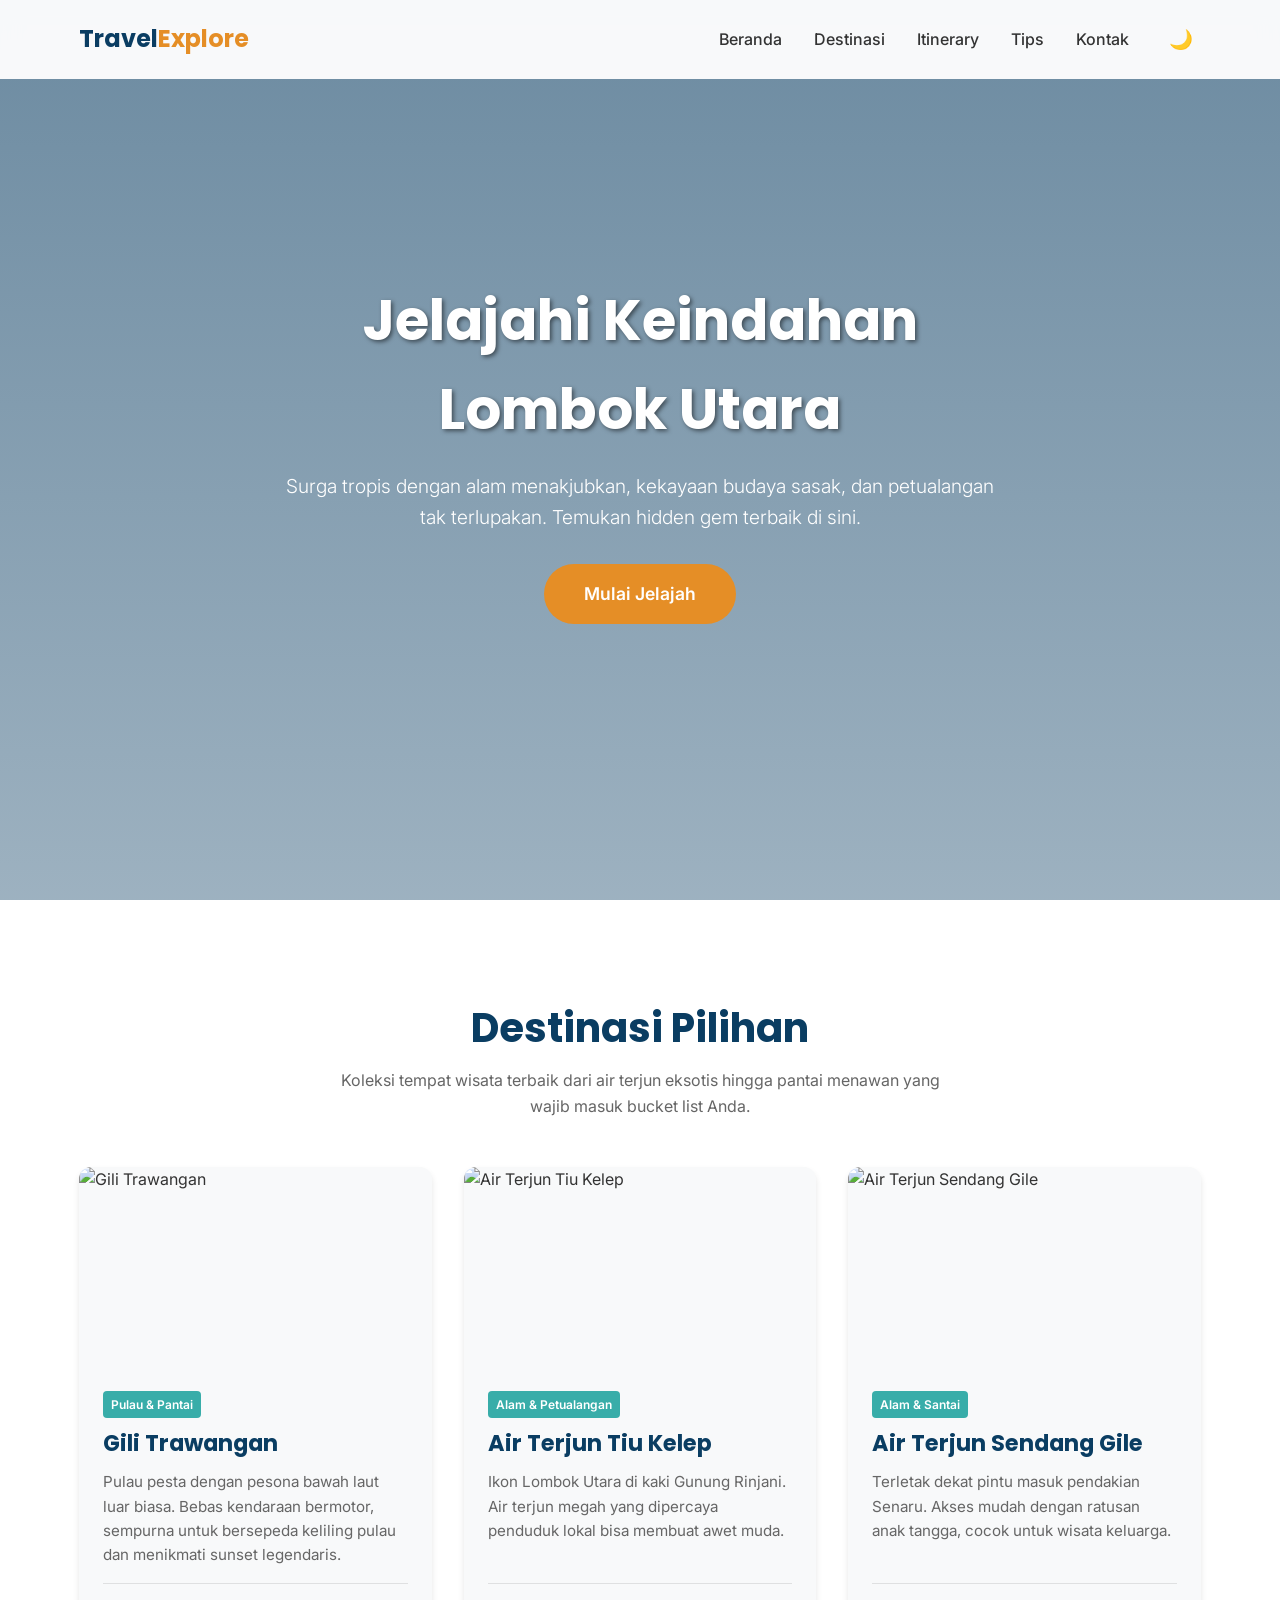
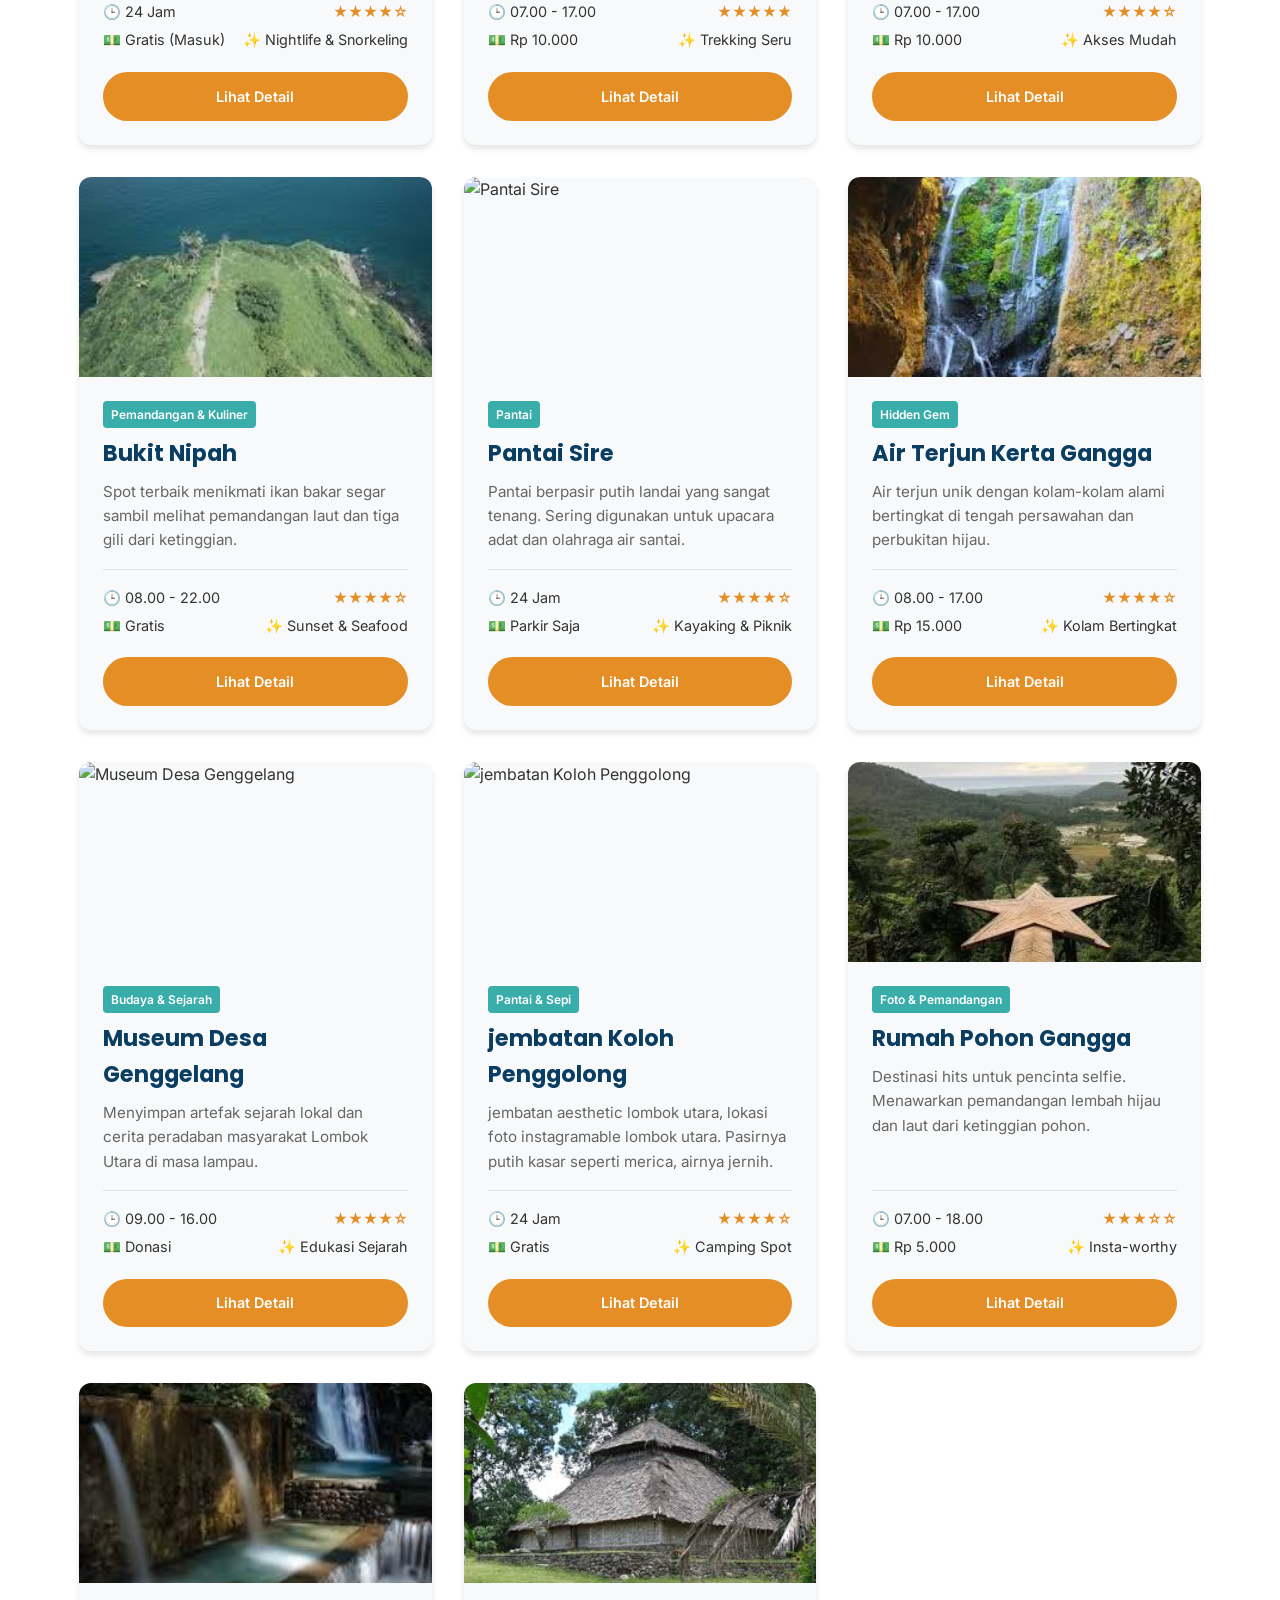
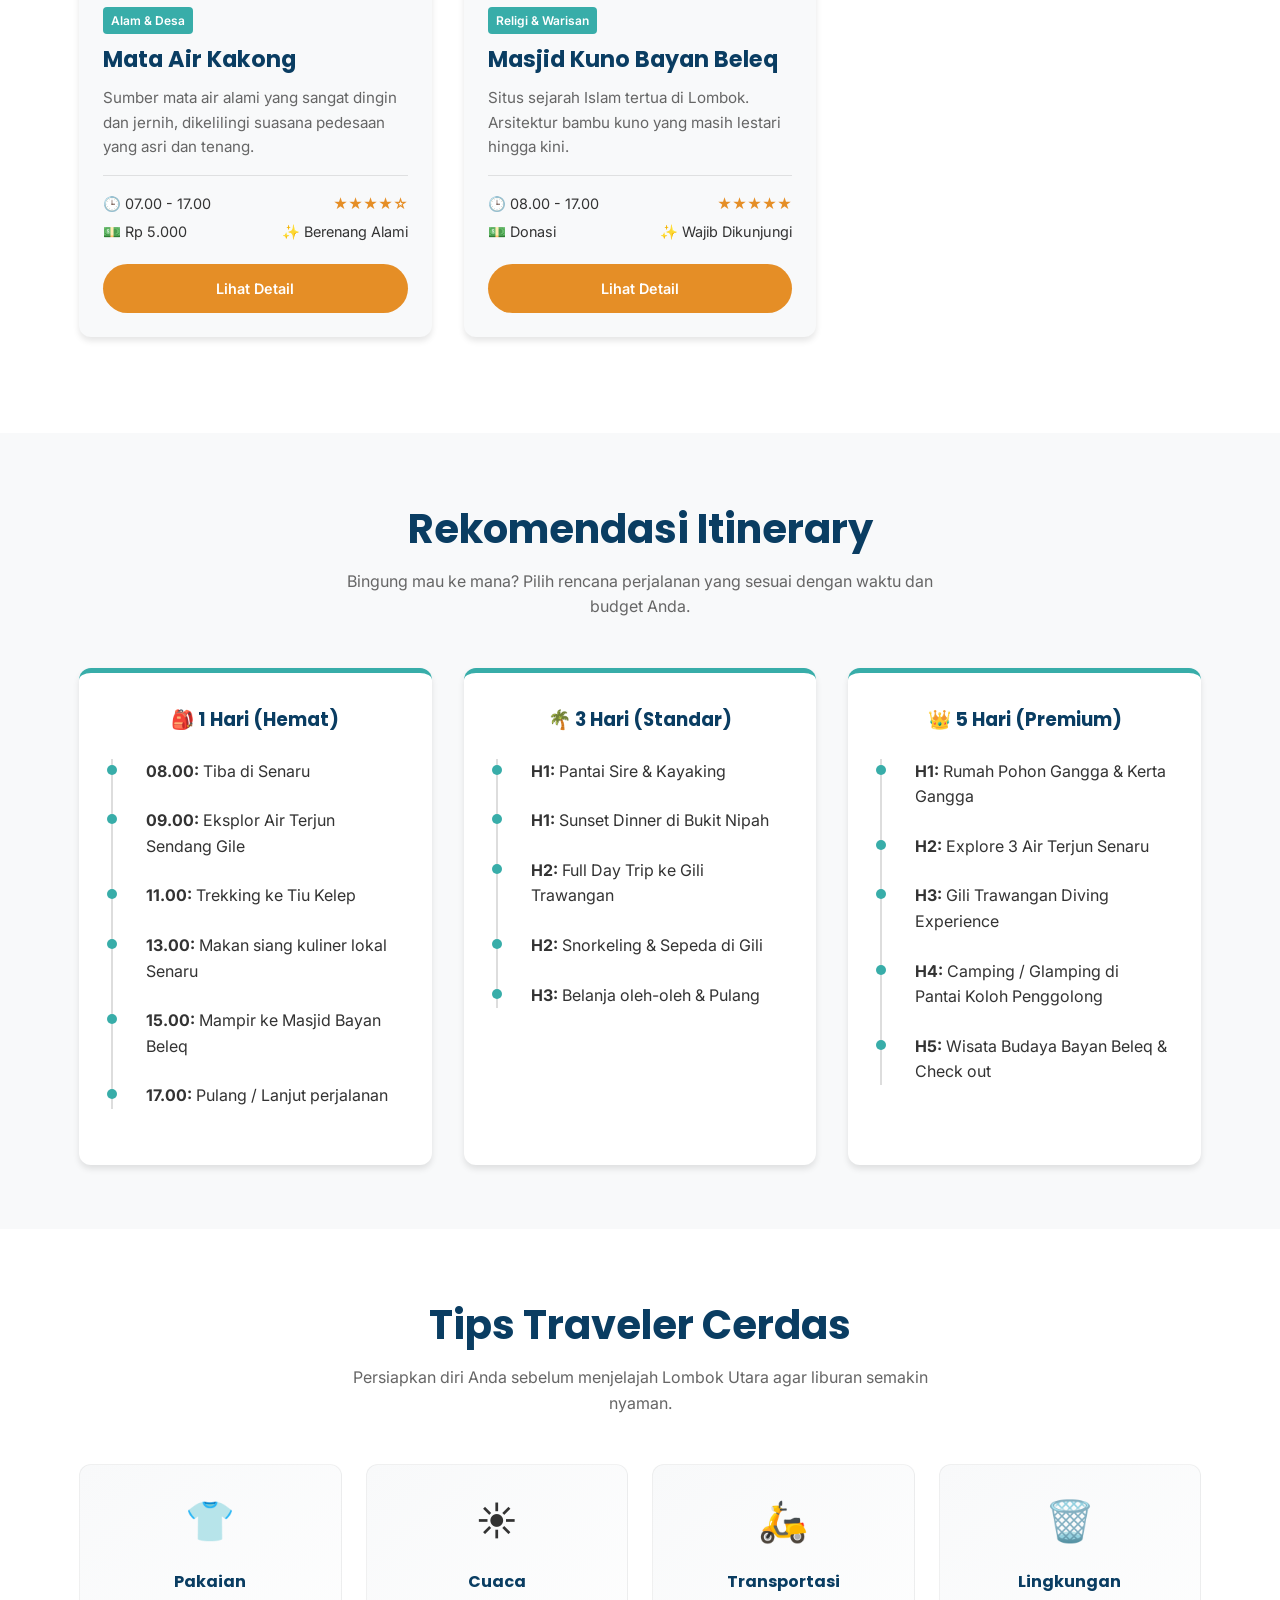
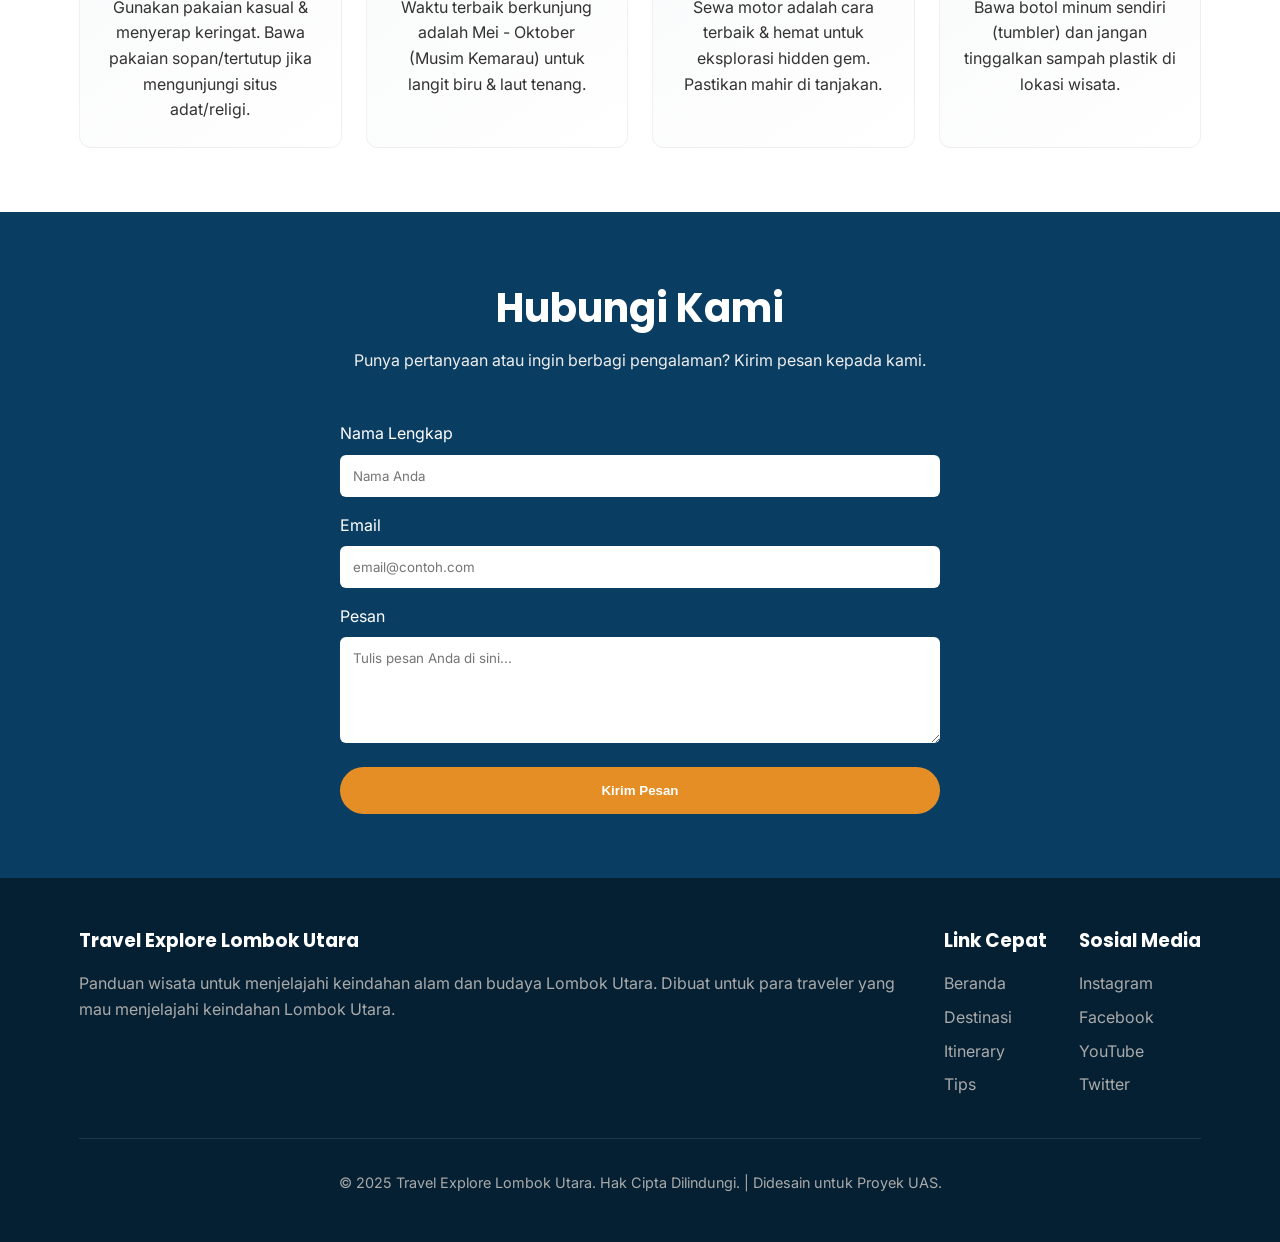
==== commit 292af4ab: "Revise footer content for Lombok Utara Updated footer description for clarity and conciseness." ====
--- a/index.html
+++ b/index.html
@@ -478,8 +478,9 @@
             <div class="footer-content">
                 <div class="footer-col" style="flex: 2; min-width: 300px;">
                     <h3>Travel Explore Lombok Utara</h3>
-                    <p>Panduan wisata terlengkap untuk menjelajahi keindahan alam dan budaya Lombok Utara. Dibuat dengan
-                        cinta untuk para traveler.</p>
+                    <p>Panduan wisata untuk menjelajahi keindahan alam dan budaya Lombok Utara. Dibuat untuk para traveler yang mau 
+                        menjelajahi keindahan Lombok Utara.
+                    </p>
                 </div>
                 <div class="footer-col">
                     <h3>Link Cepat</h3>
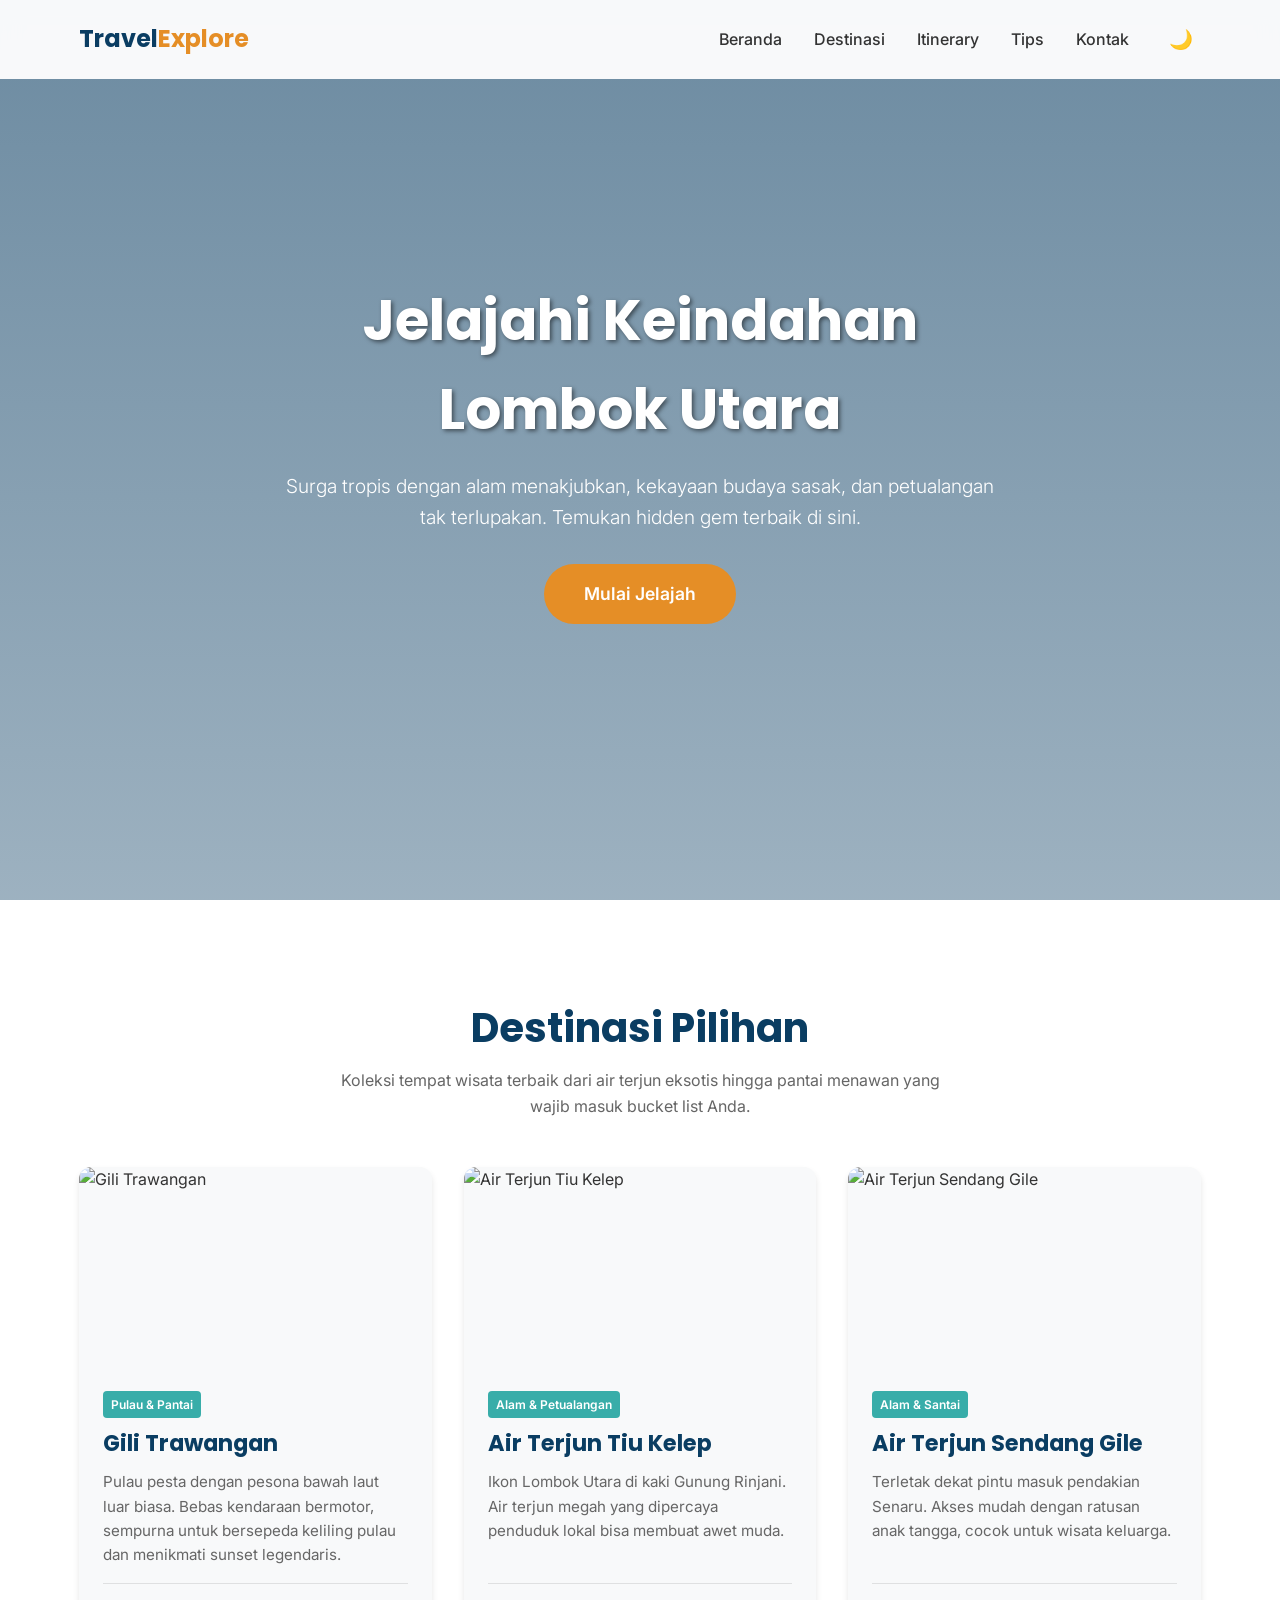
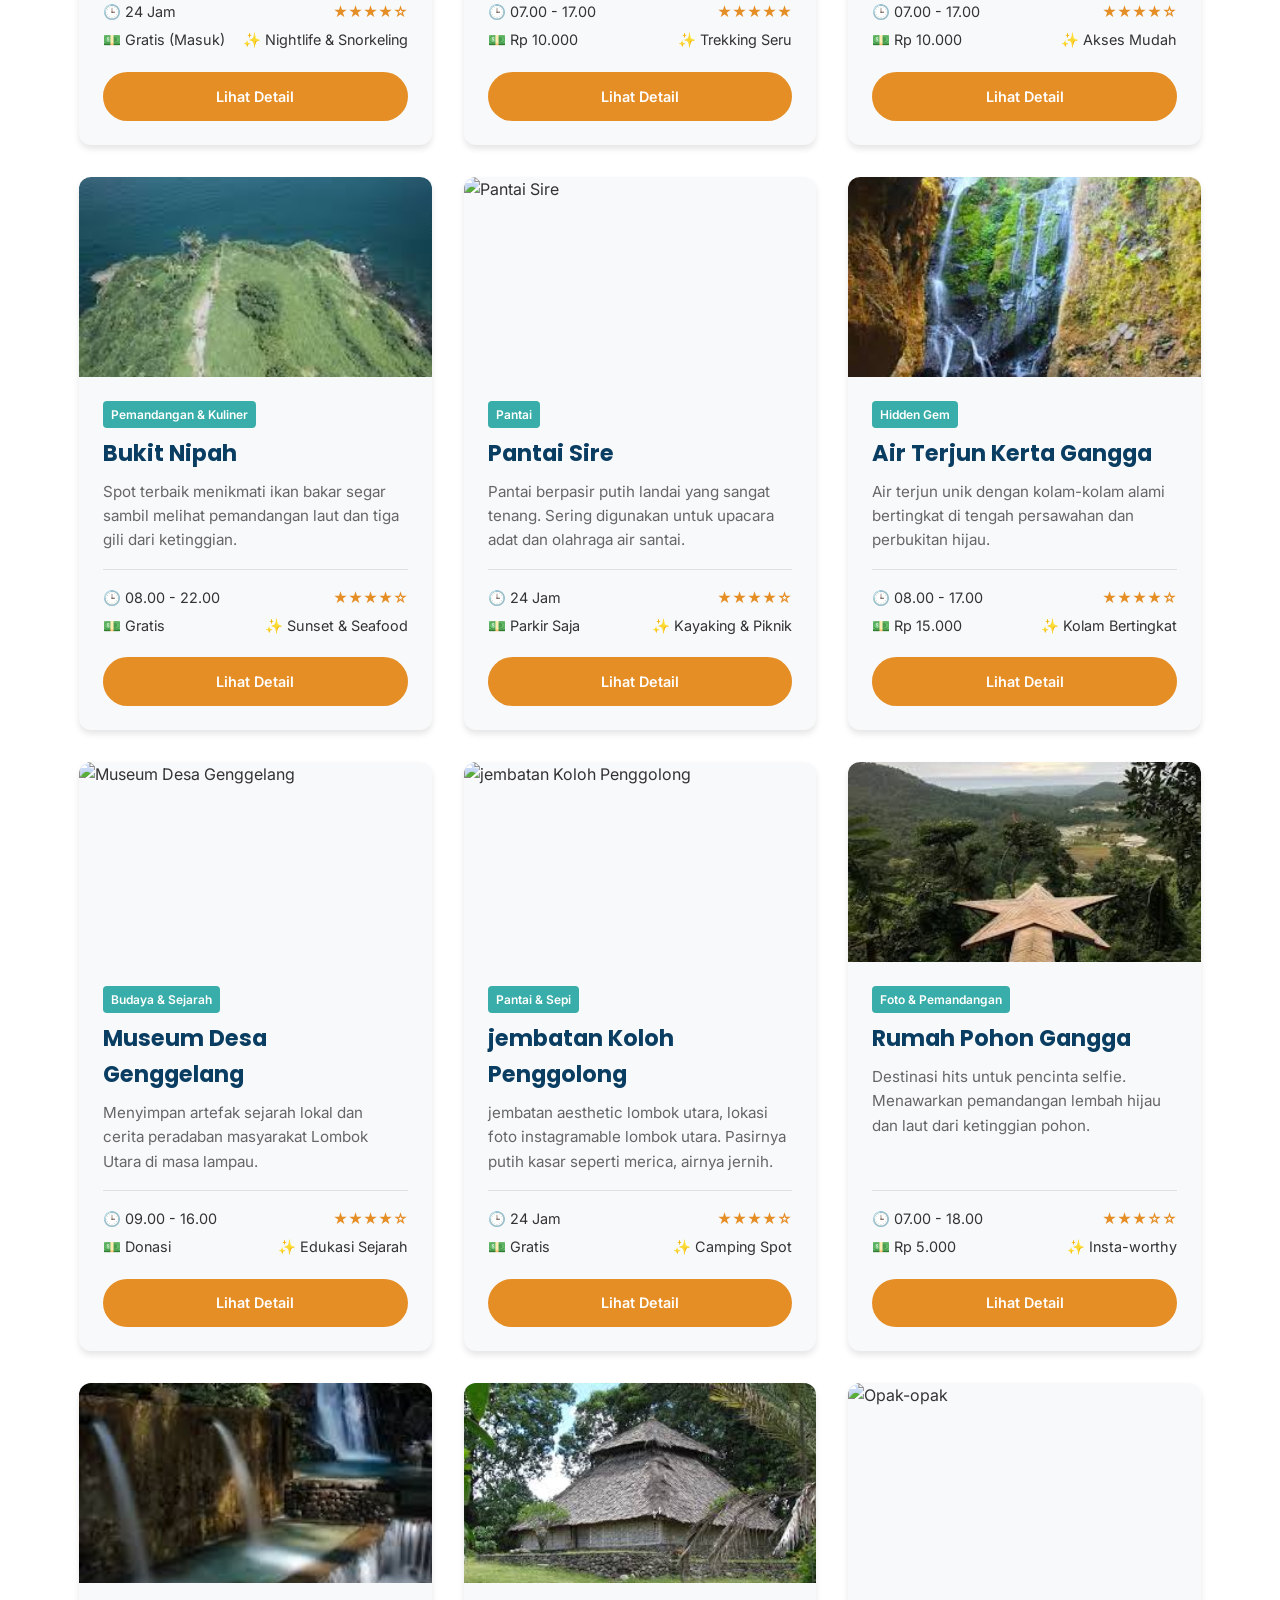
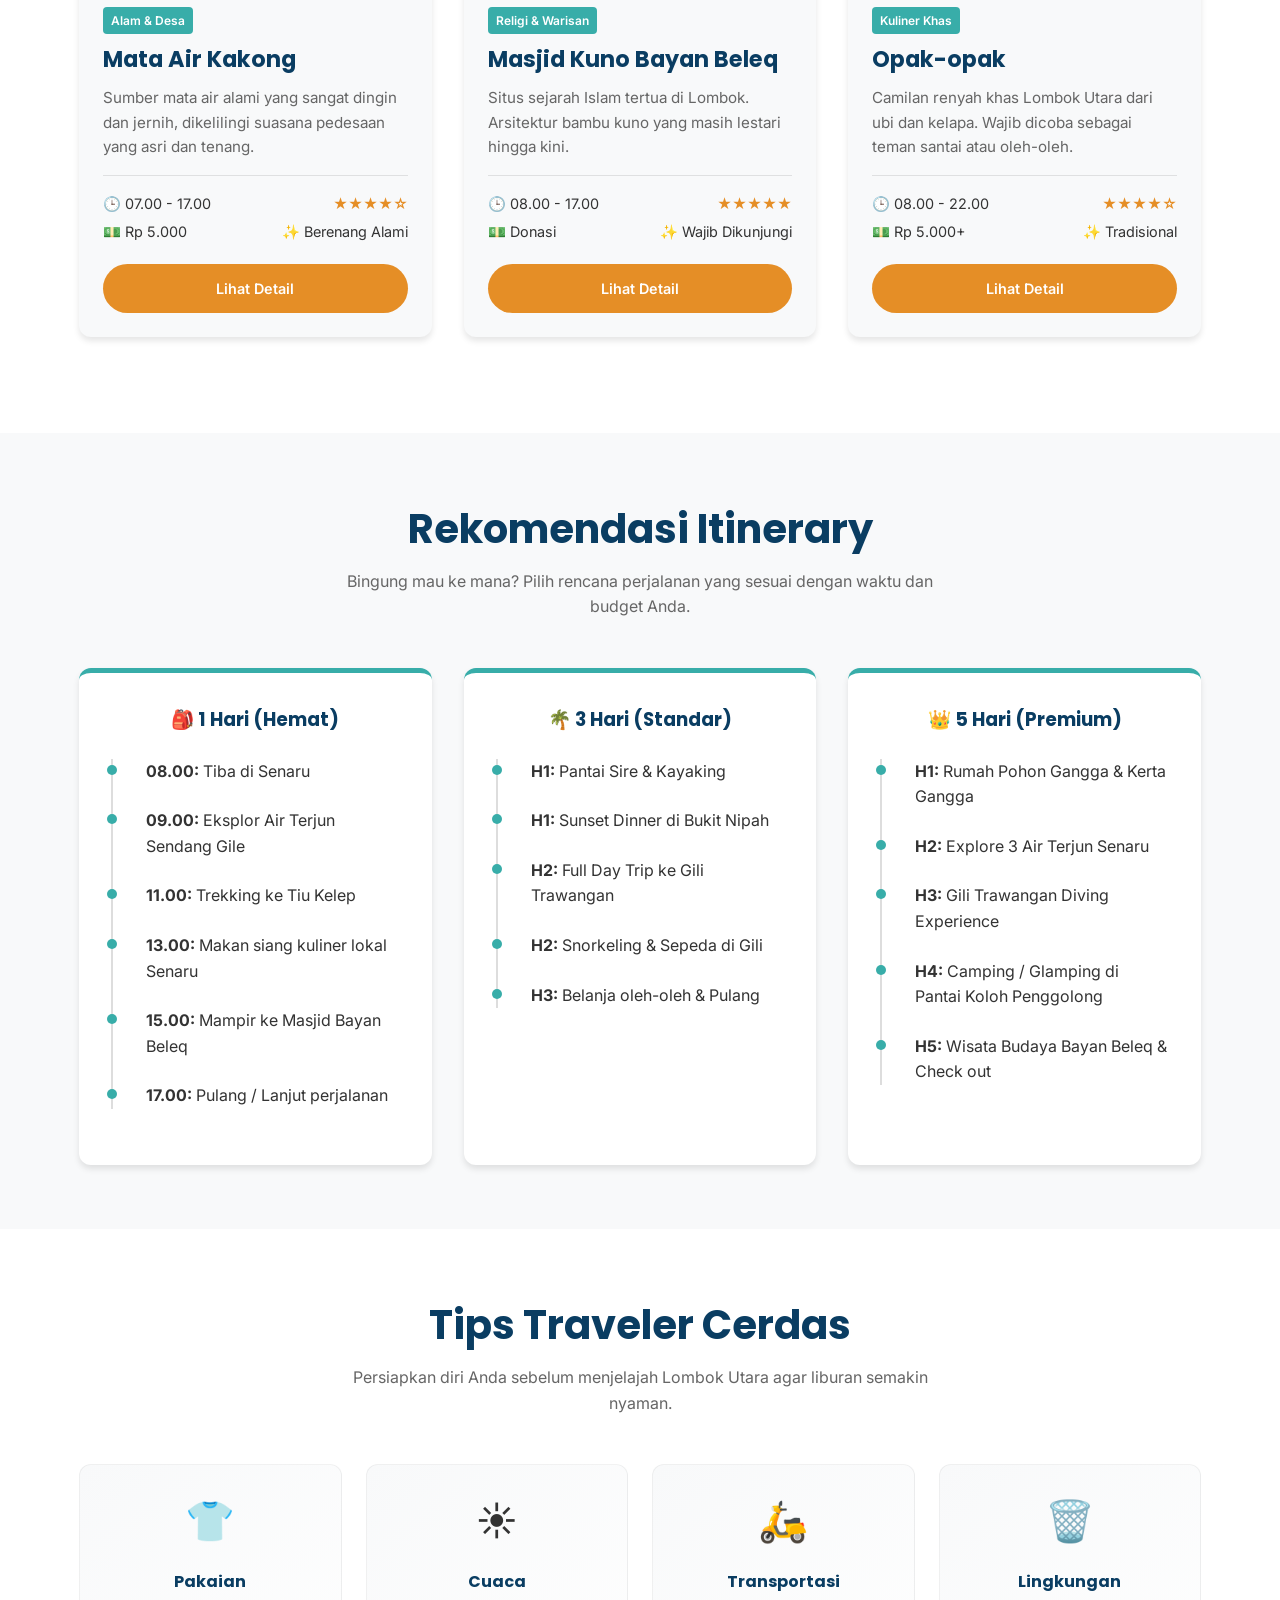
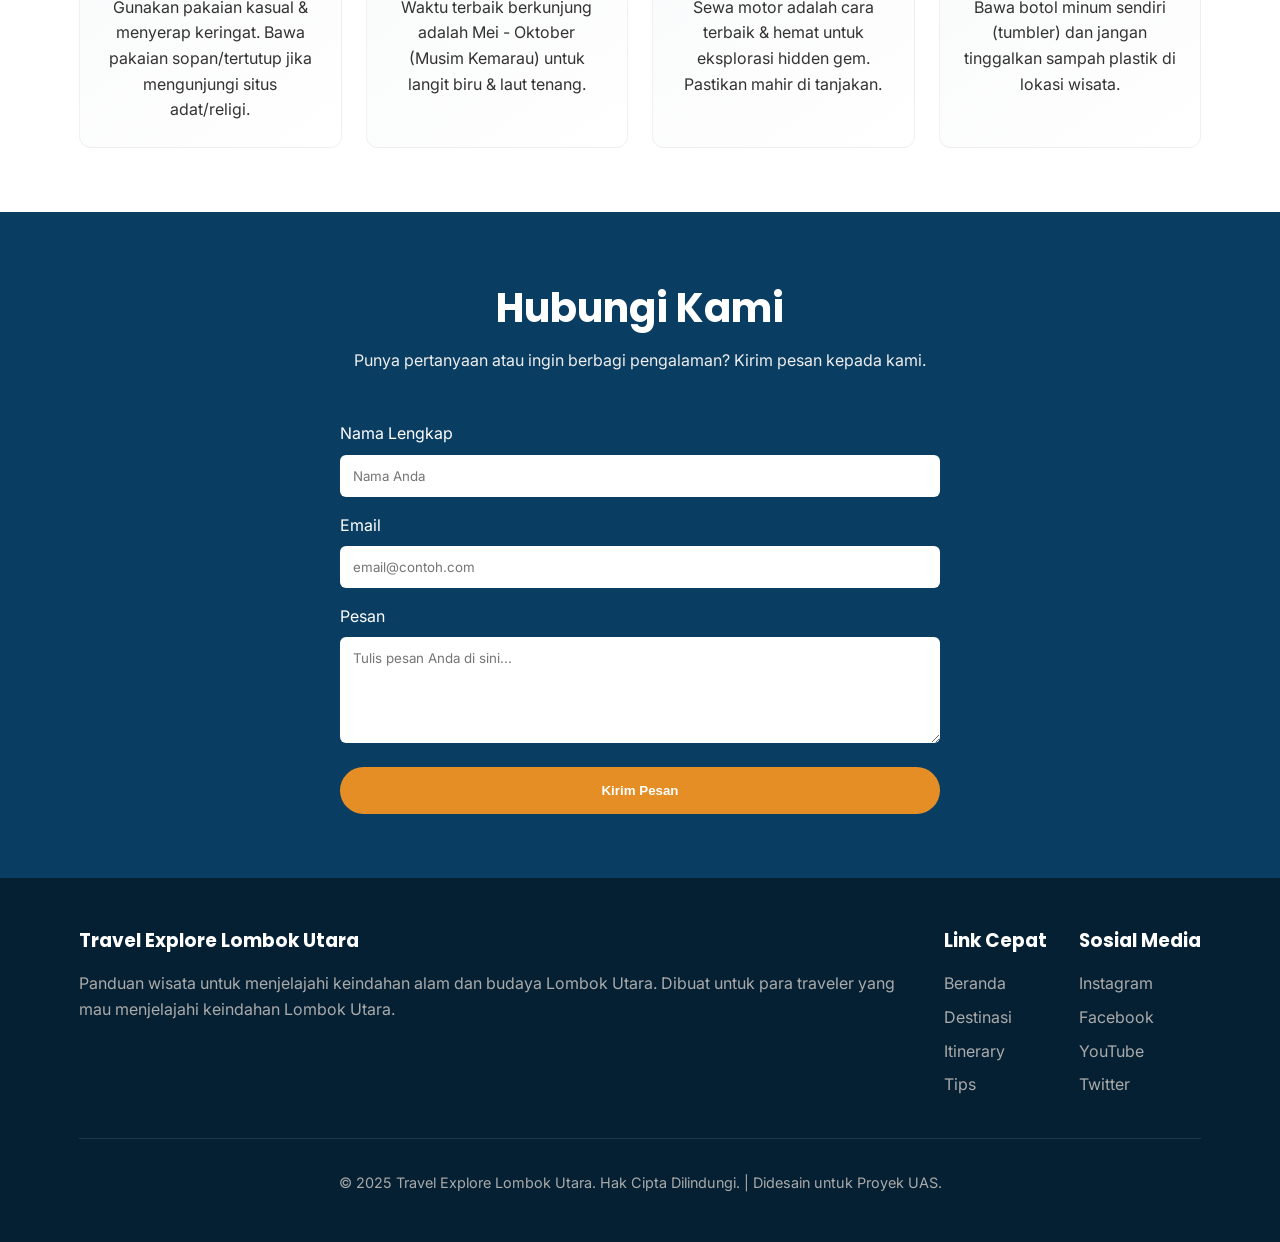
==== commit 3049ae6c: "Add new culinary card for Opak-opak" ====
--- a/index.html
+++ b/index.html
@@ -353,7 +353,31 @@
                         </div>
                     </div>
                 </div>
-
+                <!-- Destinasi 12 -->
+                <div class="card">
+                    <div class="card-img">
+                        <img src="https://blogger.googleusercontent.com/img/b/R29vZ2xl/AVvXsEhJ5-EERM_hkvvv_eACACBMP7T5xd3sxu6KijtSolCiuUhBGEzx0ShMX5K0xYwXTD0dGV6o6rJYxJp_KZxSu-kMV_xyWRCensrPKLH3txQPXvHGCb7mUoh00cIccLOTJtmqVzsJFM96Nhc/s1600/Opak-Pelecing-Khas-Lombok-Utara.jpg" alt="Opak-opak">
+                    </div>
+                    <div class="card-content">
+                        <span class="card-badge">Kuliner Khas</span>
+                        <h3>Opak-opak</h3>
+                        <p class="card-desc">Camilan renyah khas Lombok Utara dari ubi dan kelapa. Wajib dicoba sebagai
+                            teman santai atau oleh-oleh.</p>
+                        <div class="card-details">
+                            <div class="card-detail-item">
+                                <span>🕒 08.00 - 22.00</span>
+                                <span class="rating">★★★★☆</span>
+                            </div>
+                            <div class="card-detail-item">
+                                <span>💵 Rp 5.000+</span>
+                                <span>✨ Tradisional</span>
+                            </div>
+                            <a href="detail.html?id=12" class="btn-cta"
+                                style="width:100%; text-align:center; padding: 0.8rem; margin-top: 1rem; font-size: 0.9rem;">Lihat
+                                Detail</a>
+                        </div>
+                    </div>
+                </div>
             </div>
         </div>
     </section>
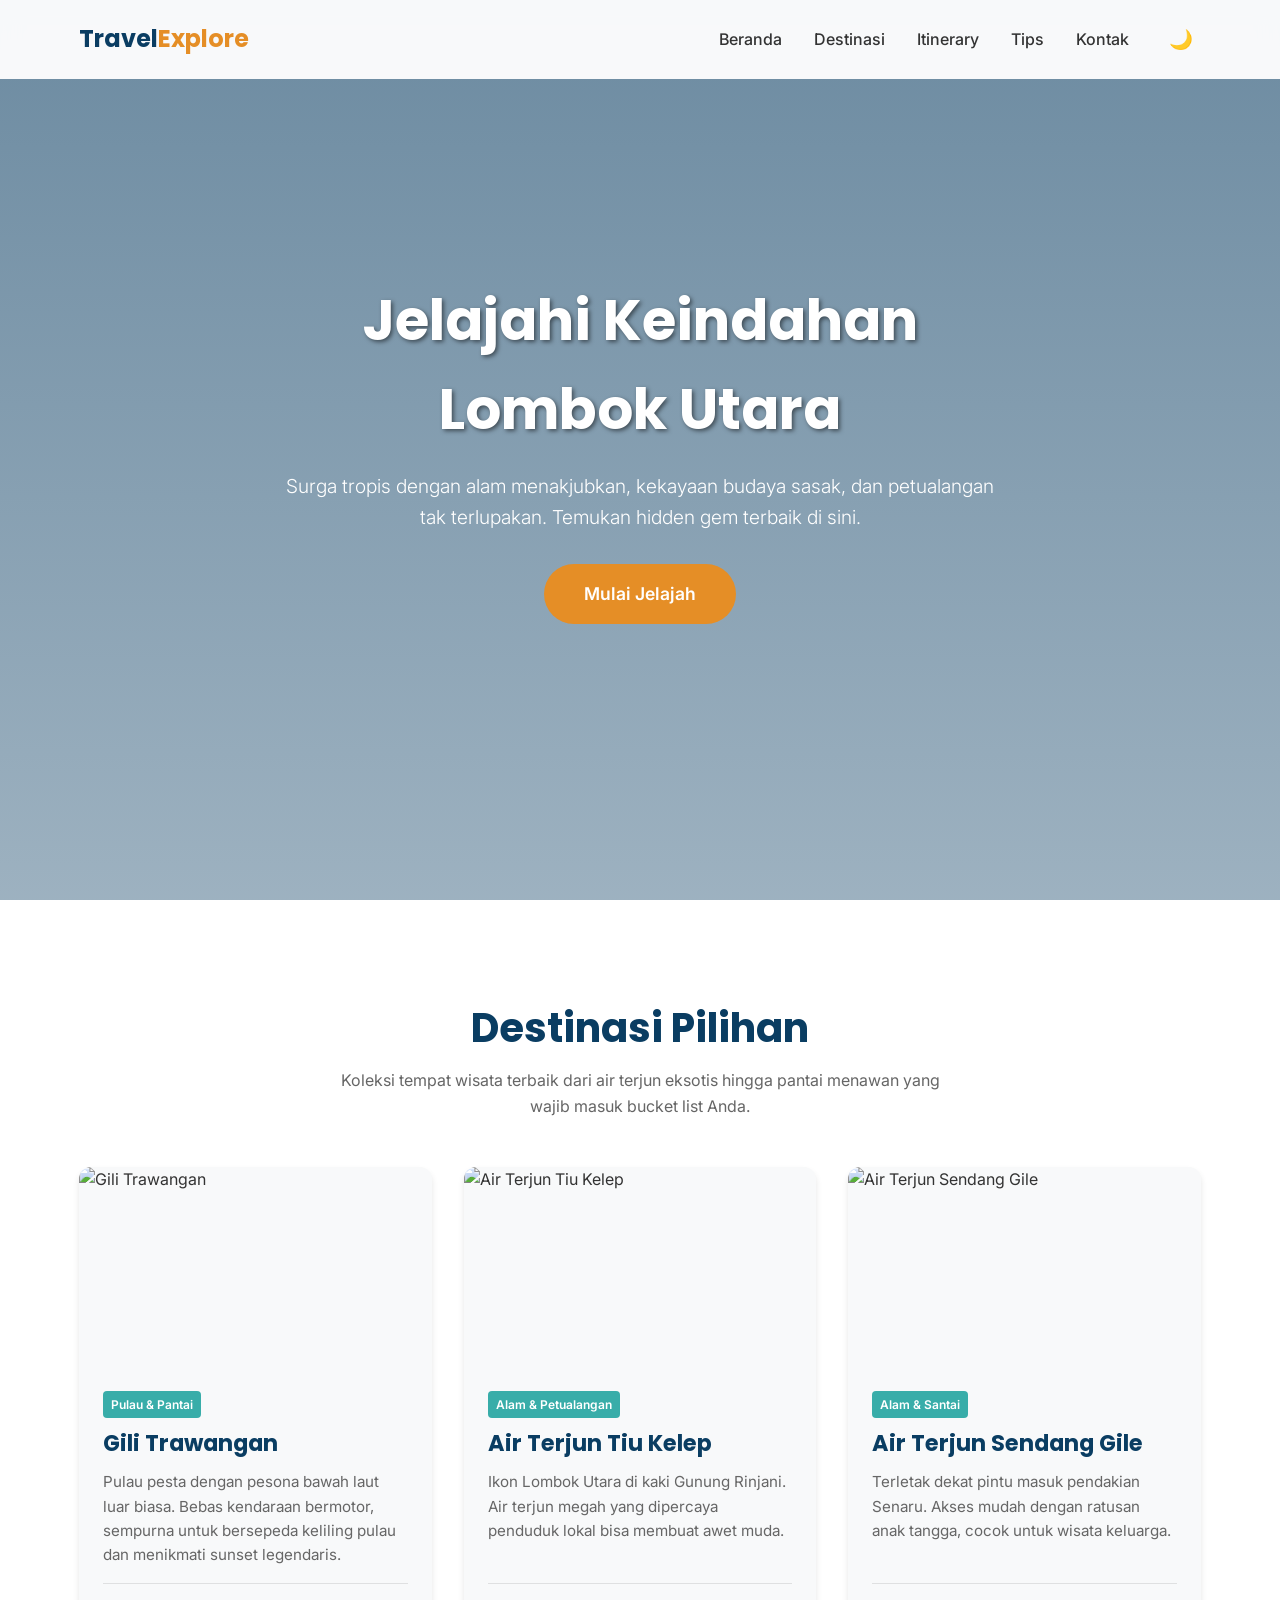
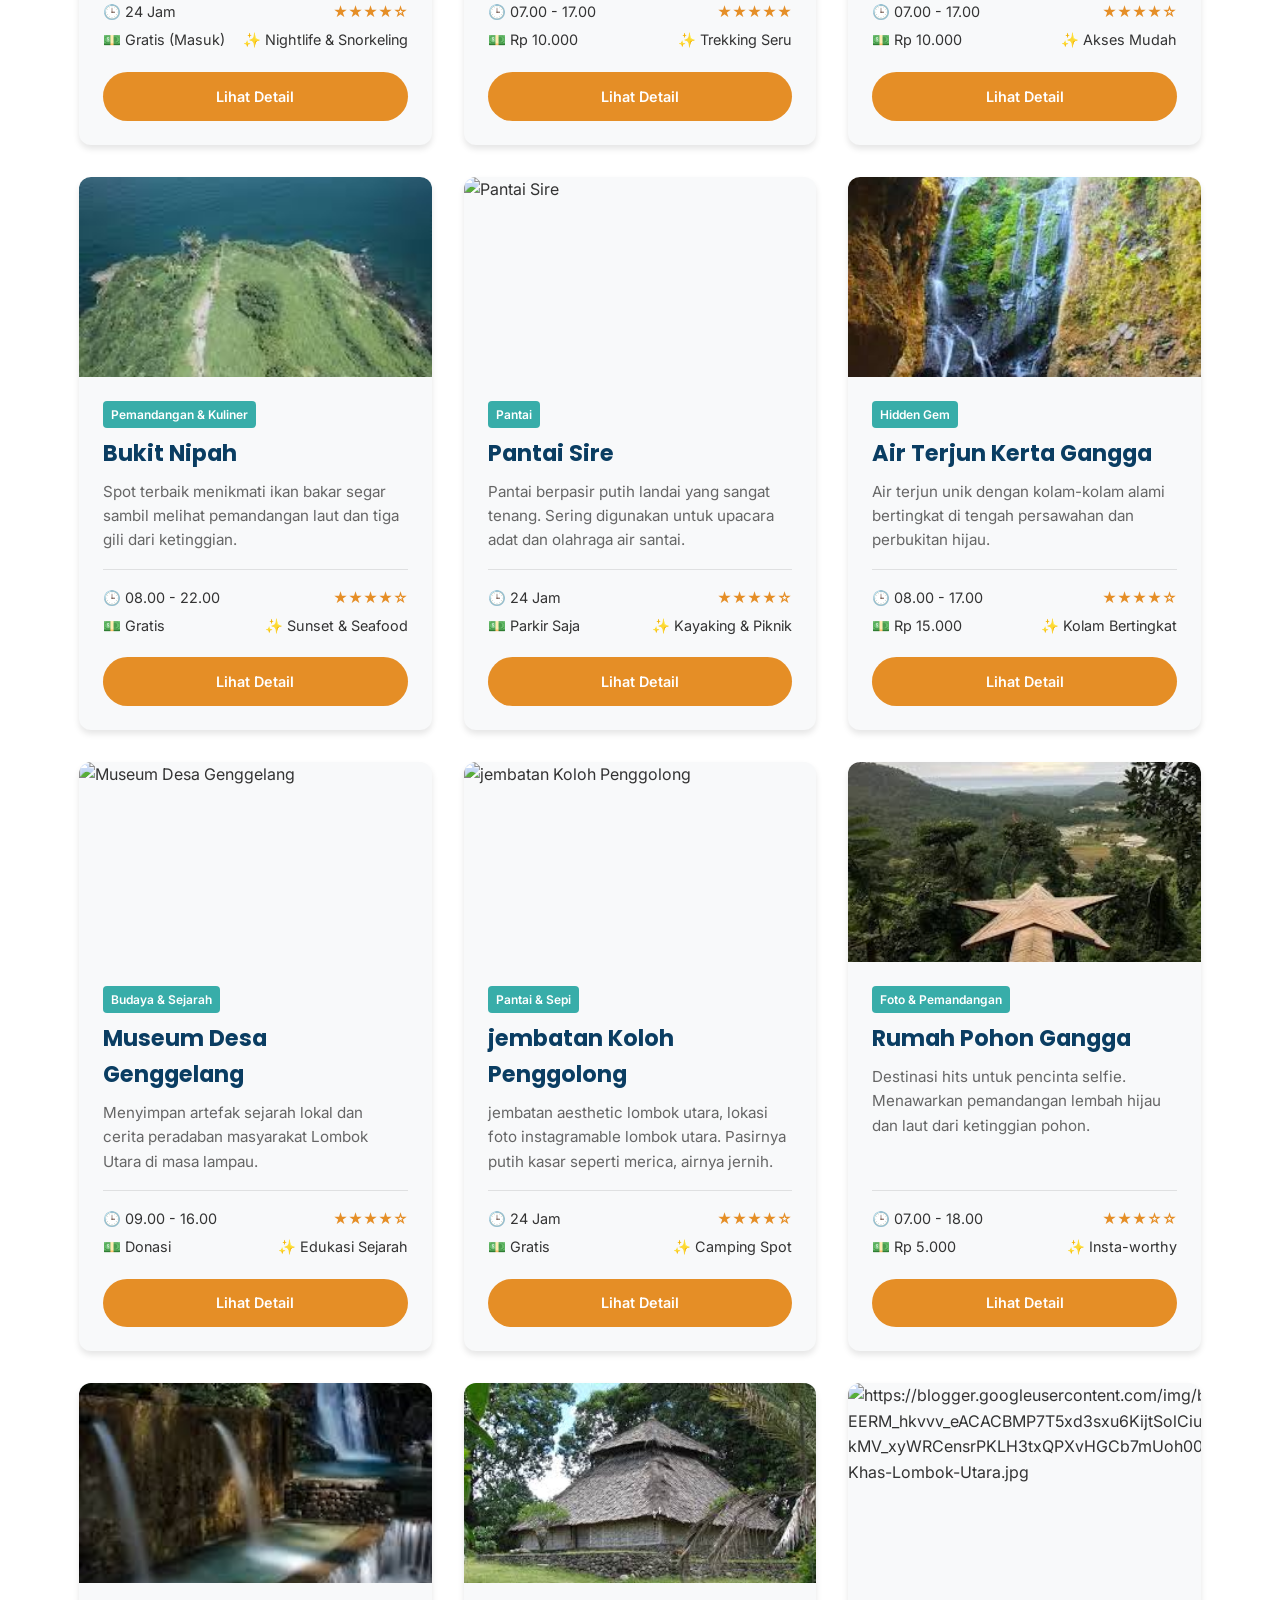
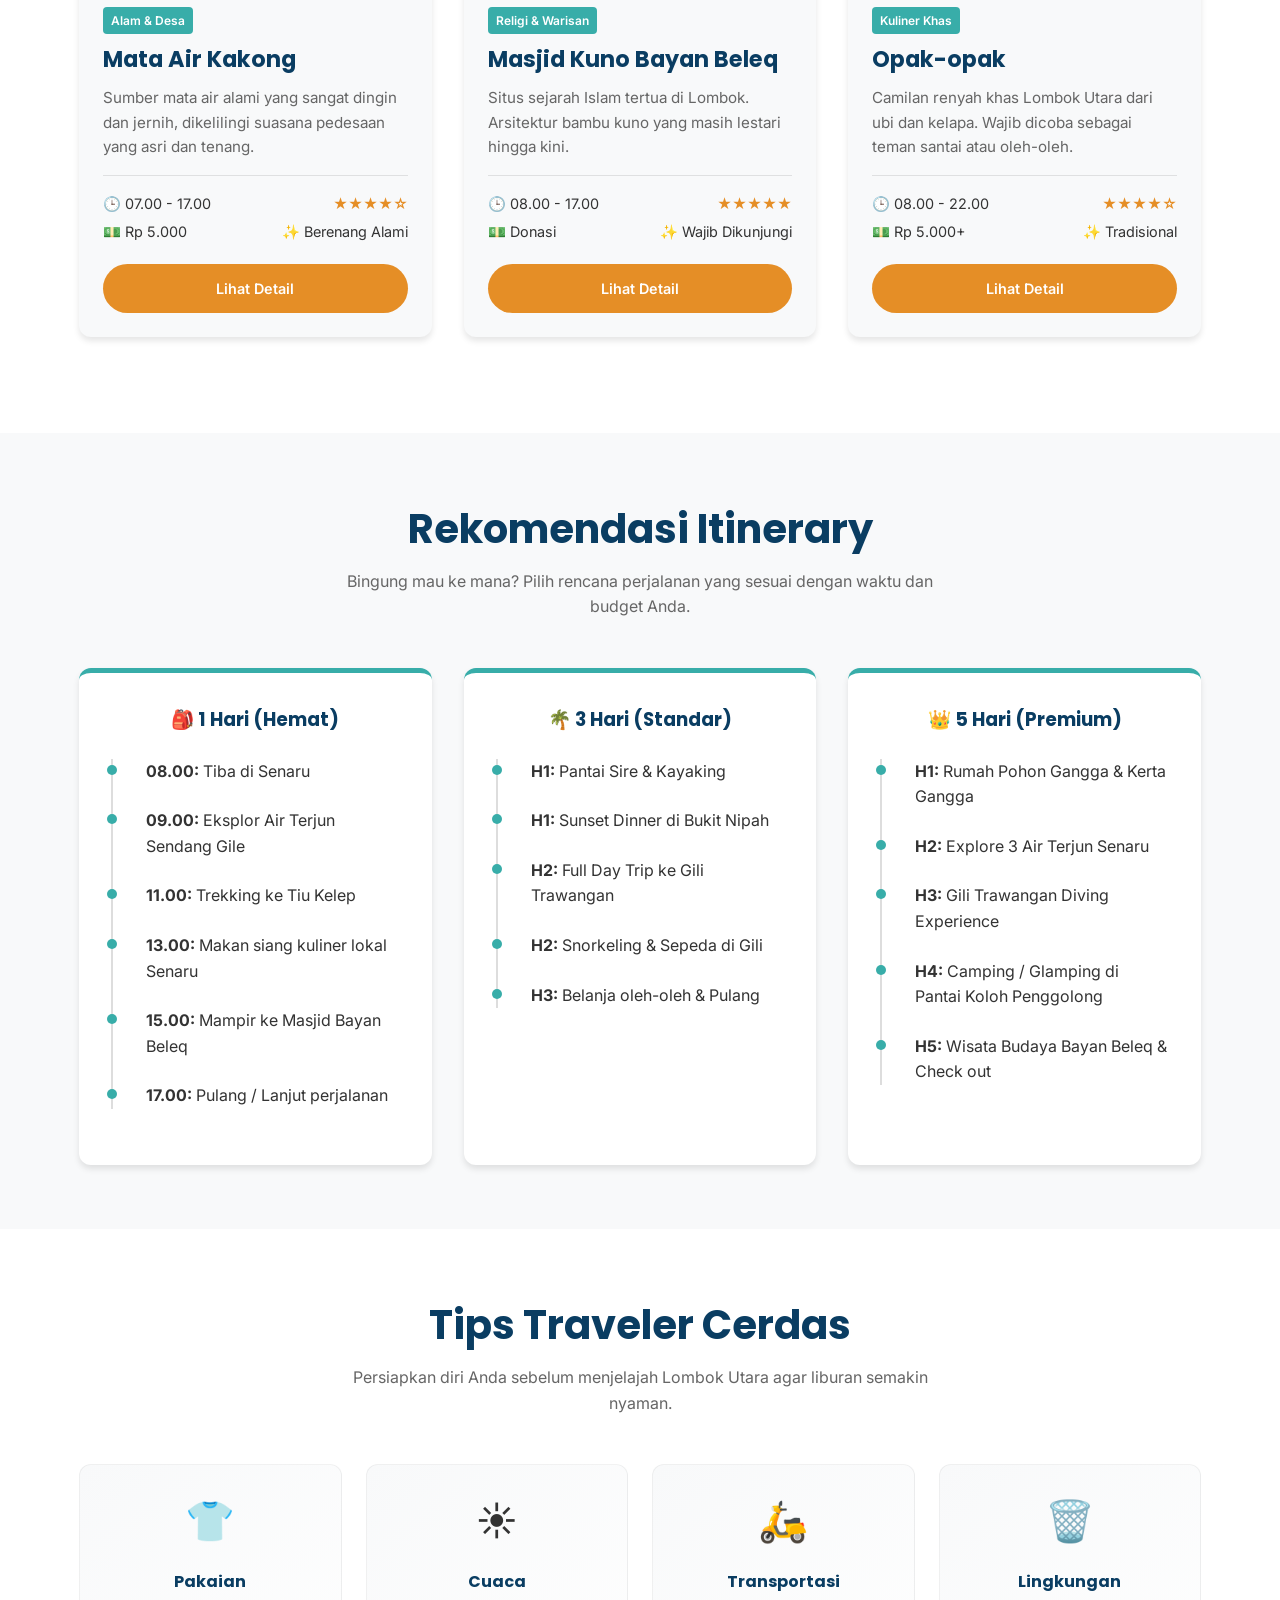
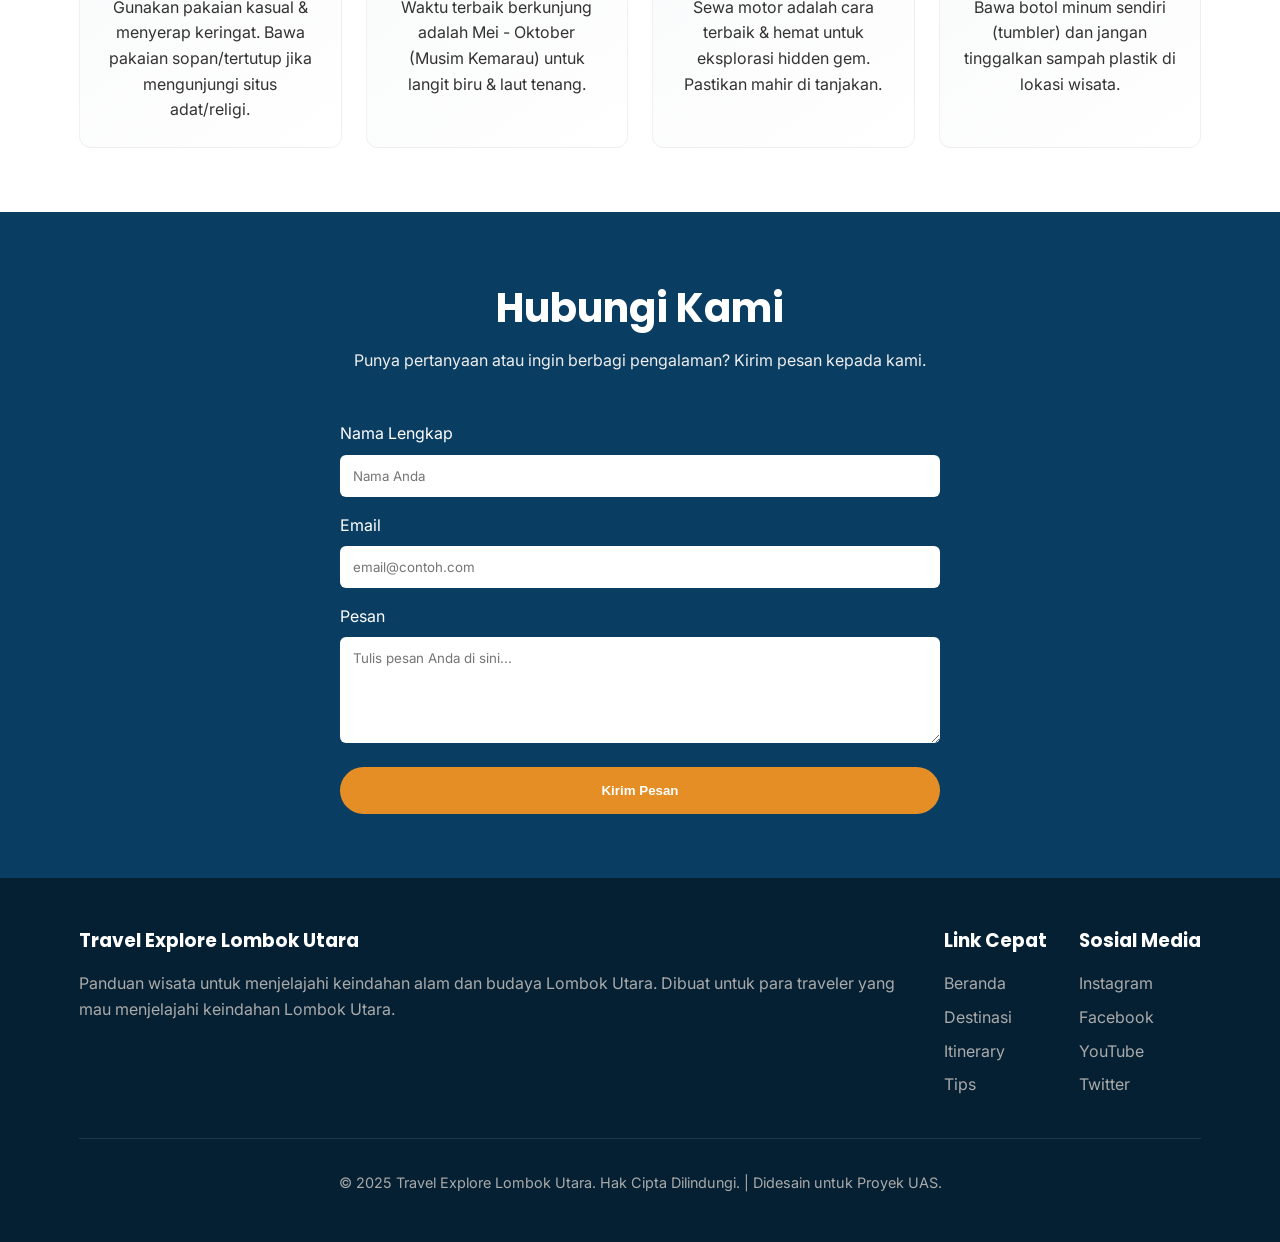
==== commit 33e1a125: "Fix image alt attribute in index.html" ====
--- a/index.html
+++ b/index.html
@@ -356,7 +356,7 @@
                 <!-- Destinasi 12 -->
                 <div class="card">
                     <div class="card-img">
-                        <img src="https://blogger.googleusercontent.com/img/b/R29vZ2xl/AVvXsEhJ5-EERM_hkvvv_eACACBMP7T5xd3sxu6KijtSolCiuUhBGEzx0ShMX5K0xYwXTD0dGV6o6rJYxJp_KZxSu-kMV_xyWRCensrPKLH3txQPXvHGCb7mUoh00cIccLOTJtmqVzsJFM96Nhc/s1600/Opak-Pelecing-Khas-Lombok-Utara.jpg" alt="Opak-opak">
+                        <img src="https://blogger.googleusercontent.com/img/b/R29vZ2xl/AVvXsEhJ5-EERM_hkvvv_eACACBMP7T5xd3sxu6KijtSolCiuUhBGEzx0ShMX5K0xYwXTD0dGV6o6rJYxJp_KZxSu-kMV_xyWRCensrPKLH3txQPXvHGCb7mUoh00cIccLOTJtmqVzsJFM96Nhc/s1600/Opak-Pelecing-Khas-Lombok-Utara.jpg" alt="https://blogger.googleusercontent.com/img/b/R29vZ2xl/AVvXsEhJ5-EERM_hkvvv_eACACBMP7T5xd3sxu6KijtSolCiuUhBGEzx0ShMX5K0xYwXTD0dGV6o6rJYxJp_KZxSu-kMV_xyWRCensrPKLH3txQPXvHGCb7mUoh00cIccLOTJtmqVzsJFM96Nhc/s1600/Opak-Pelecing-Khas-Lombok-Utara.jpg">
                     </div>
                     <div class="card-content">
                         <span class="card-badge">Kuliner Khas</span>
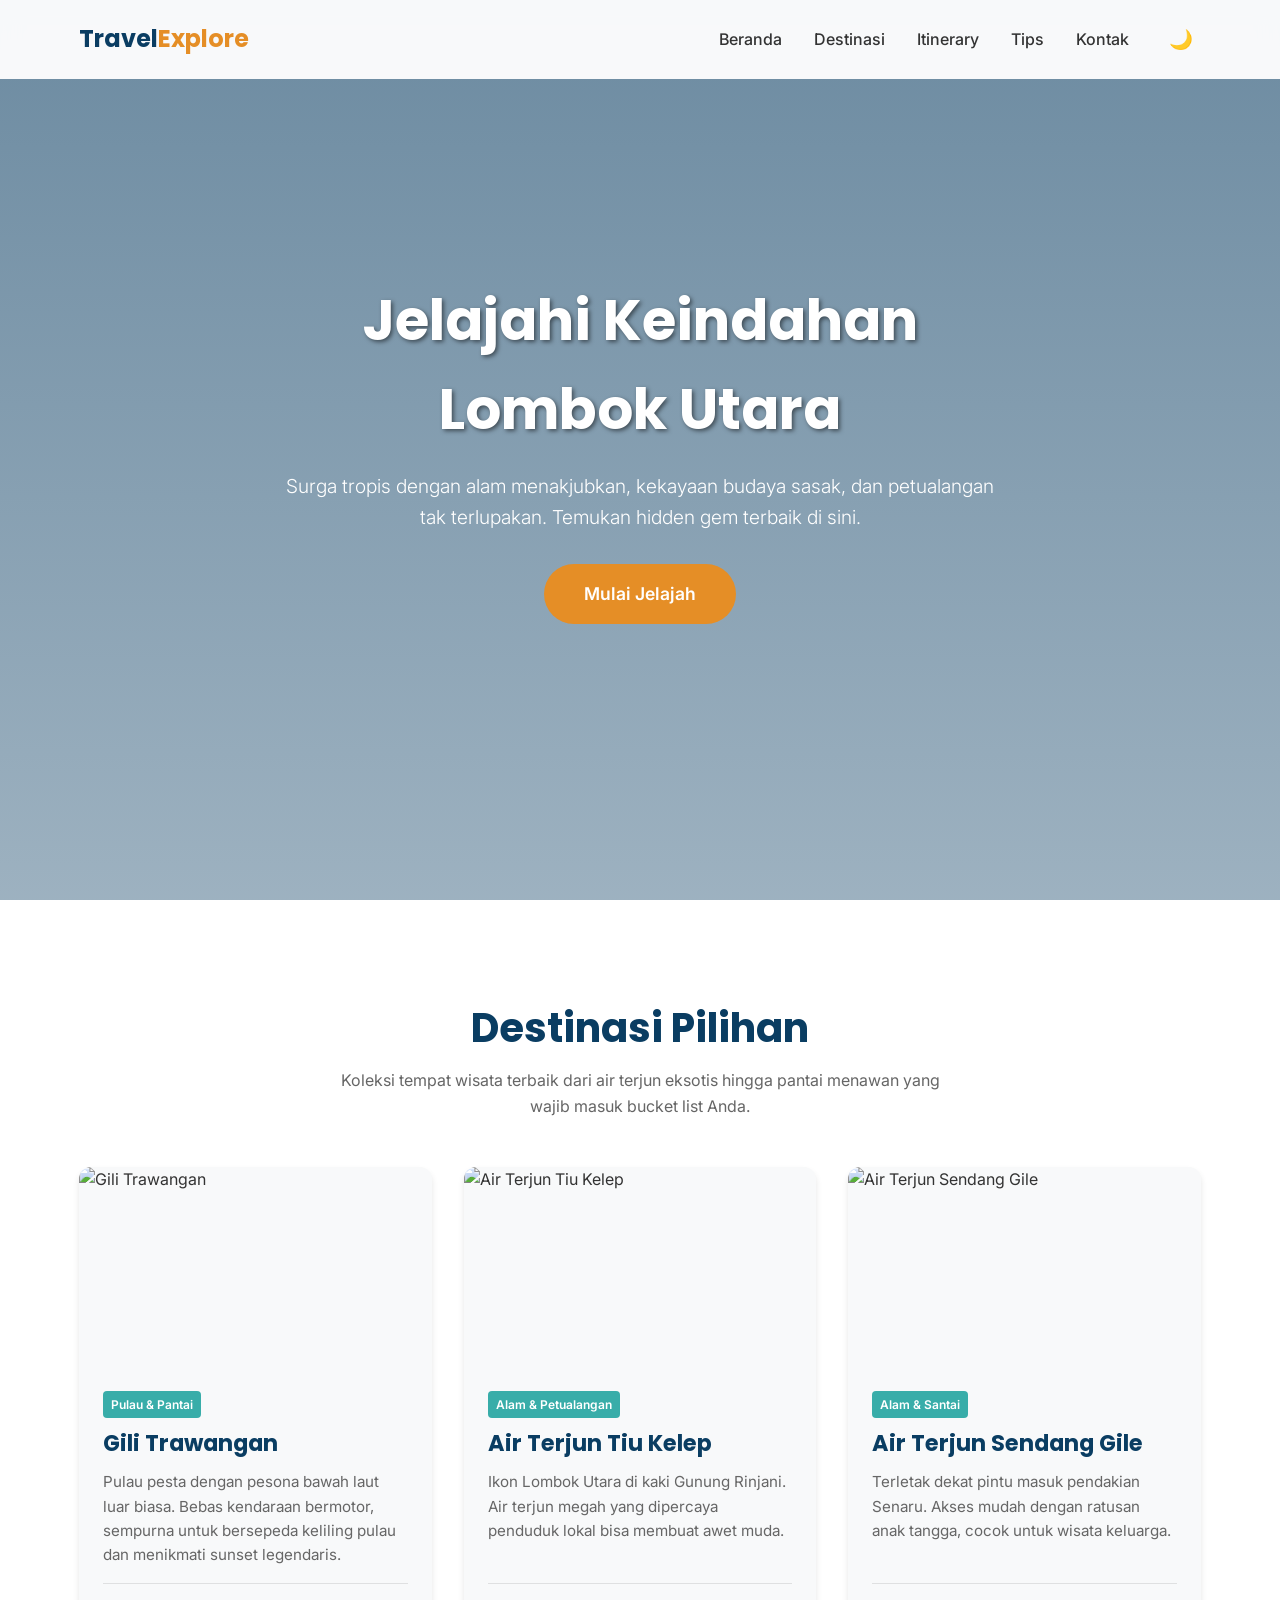
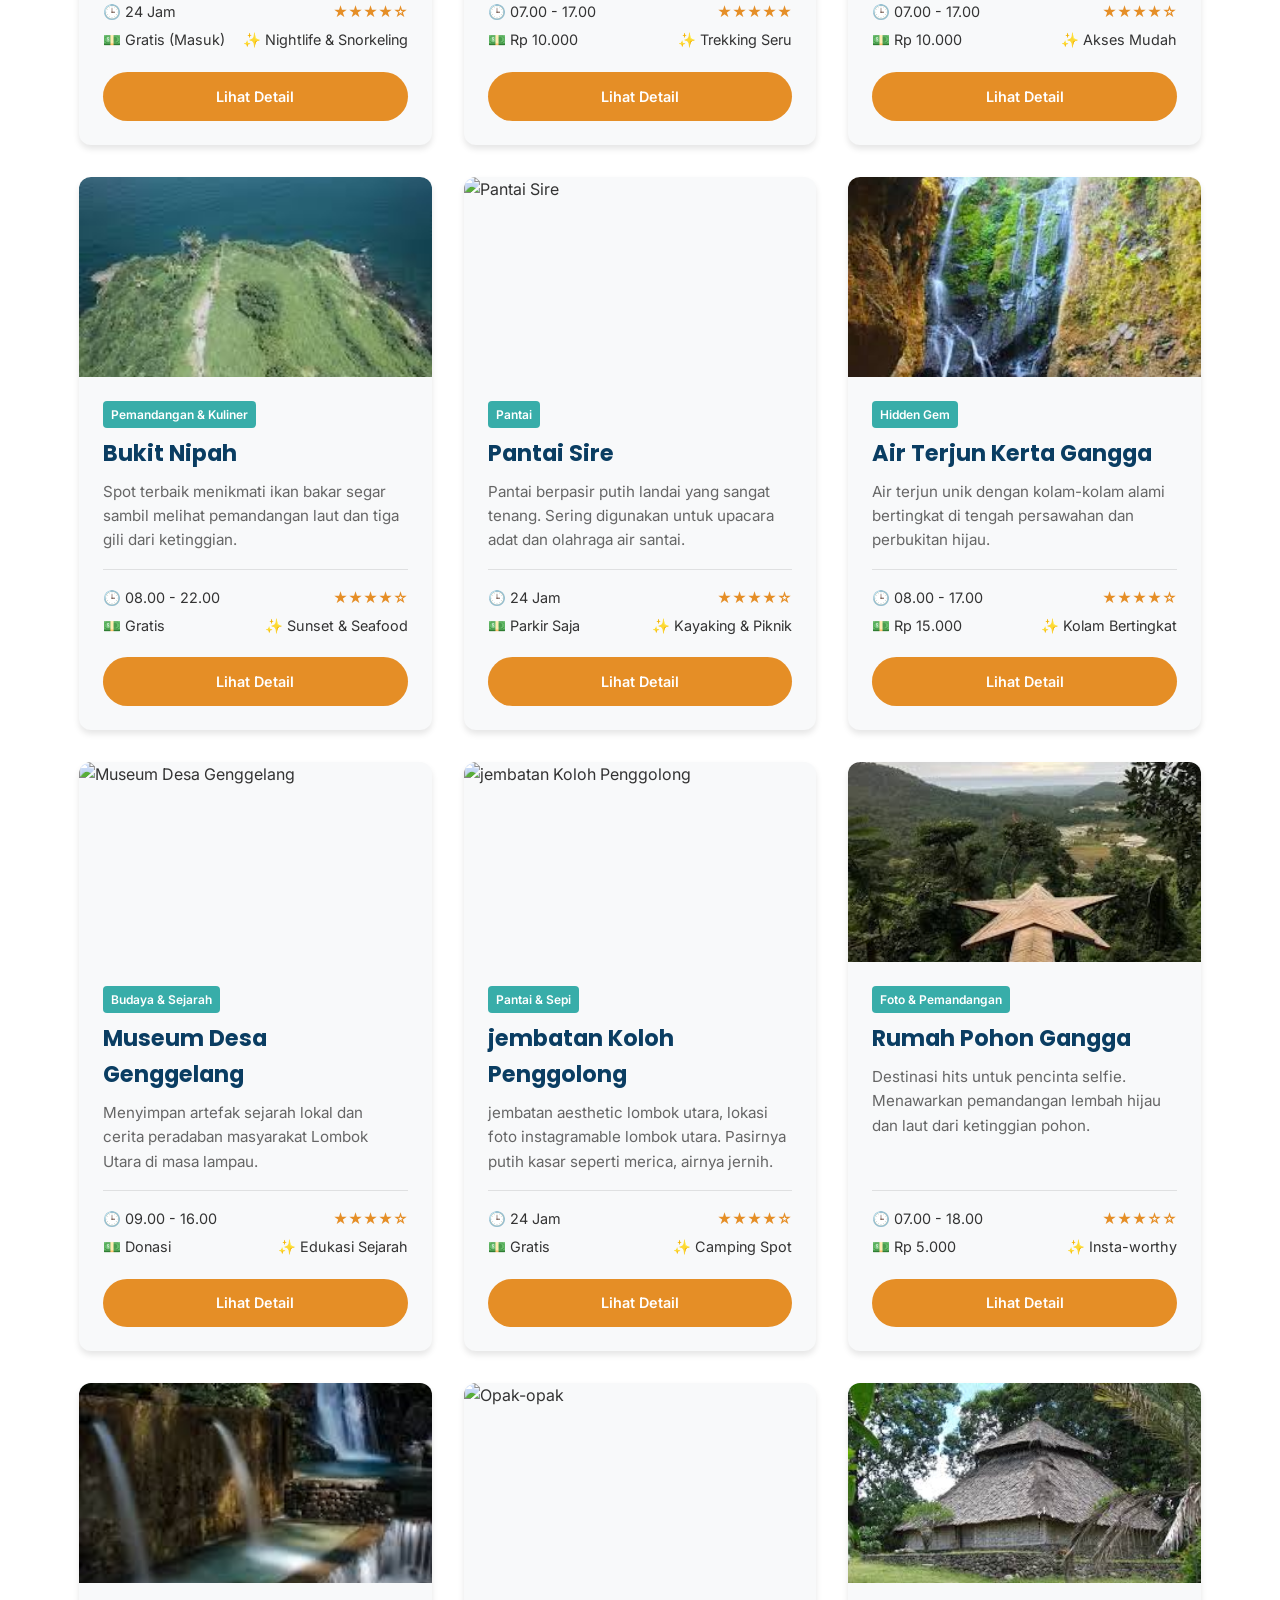
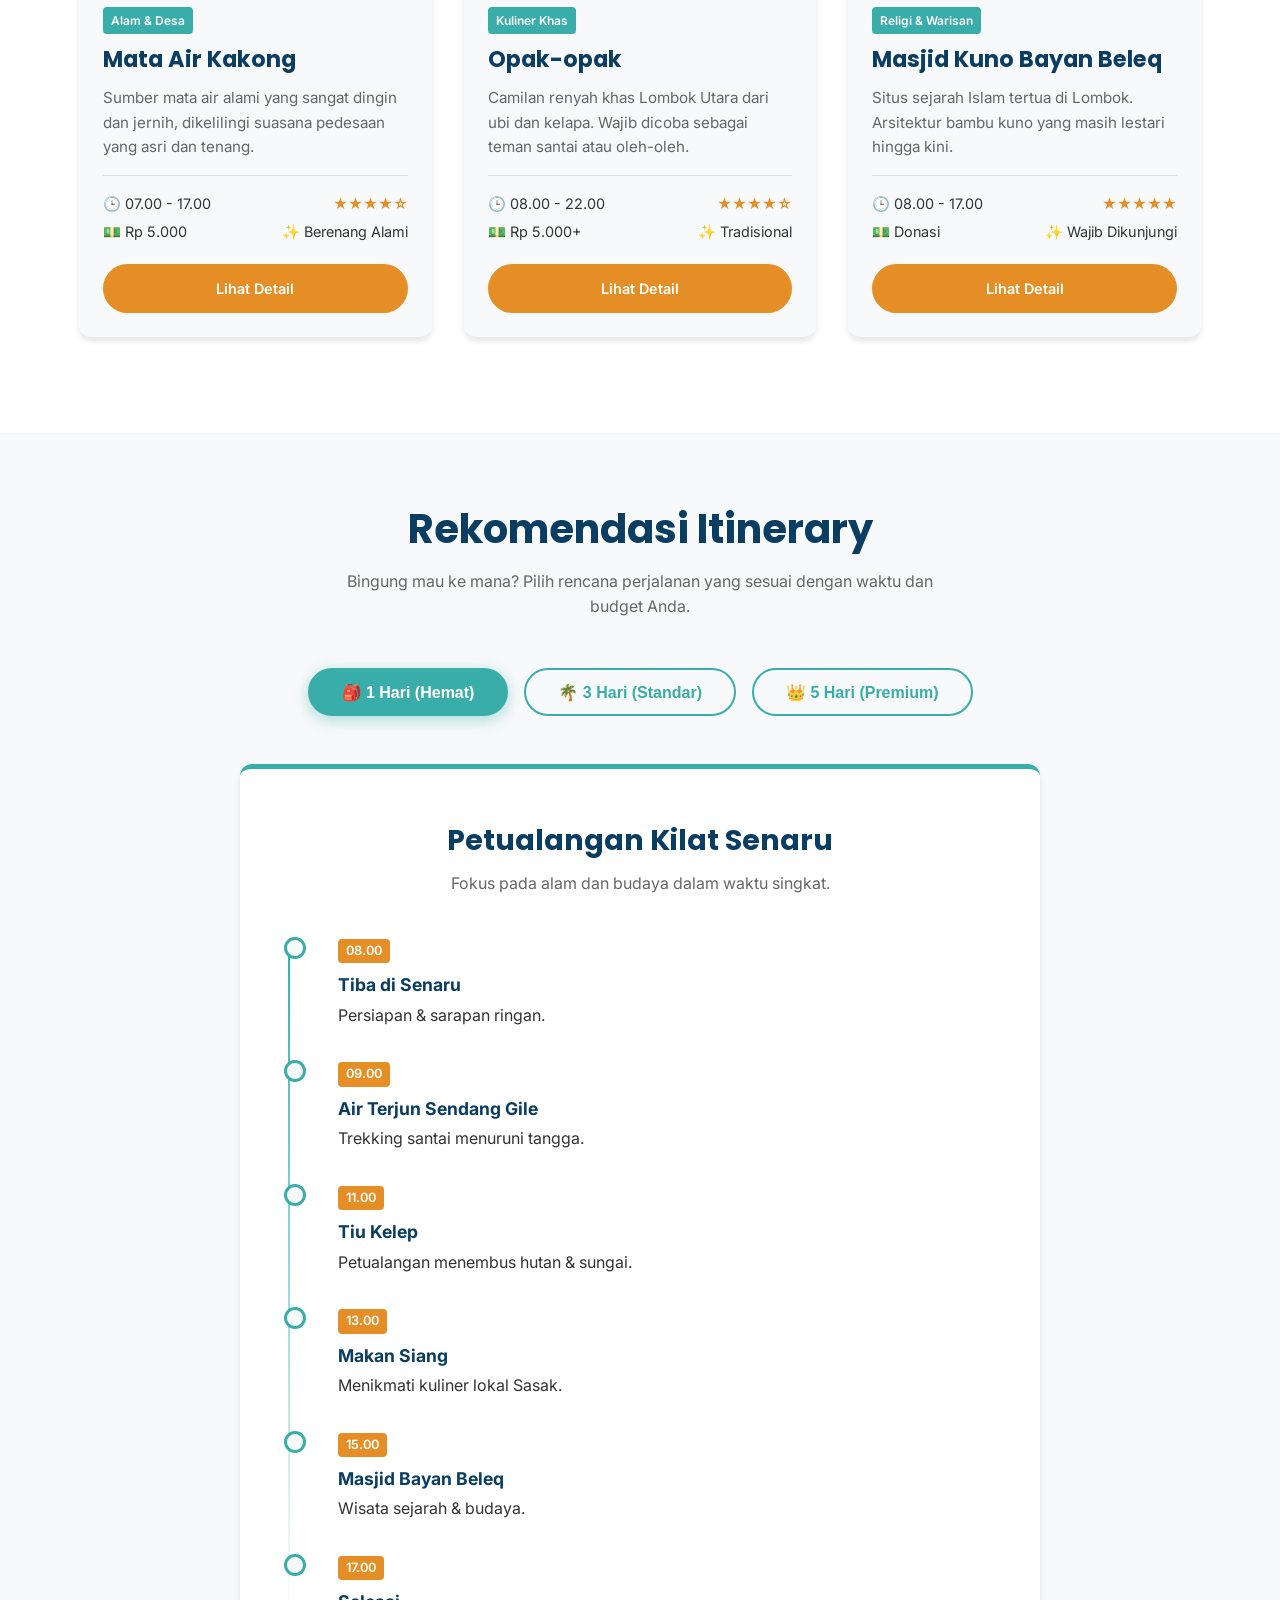
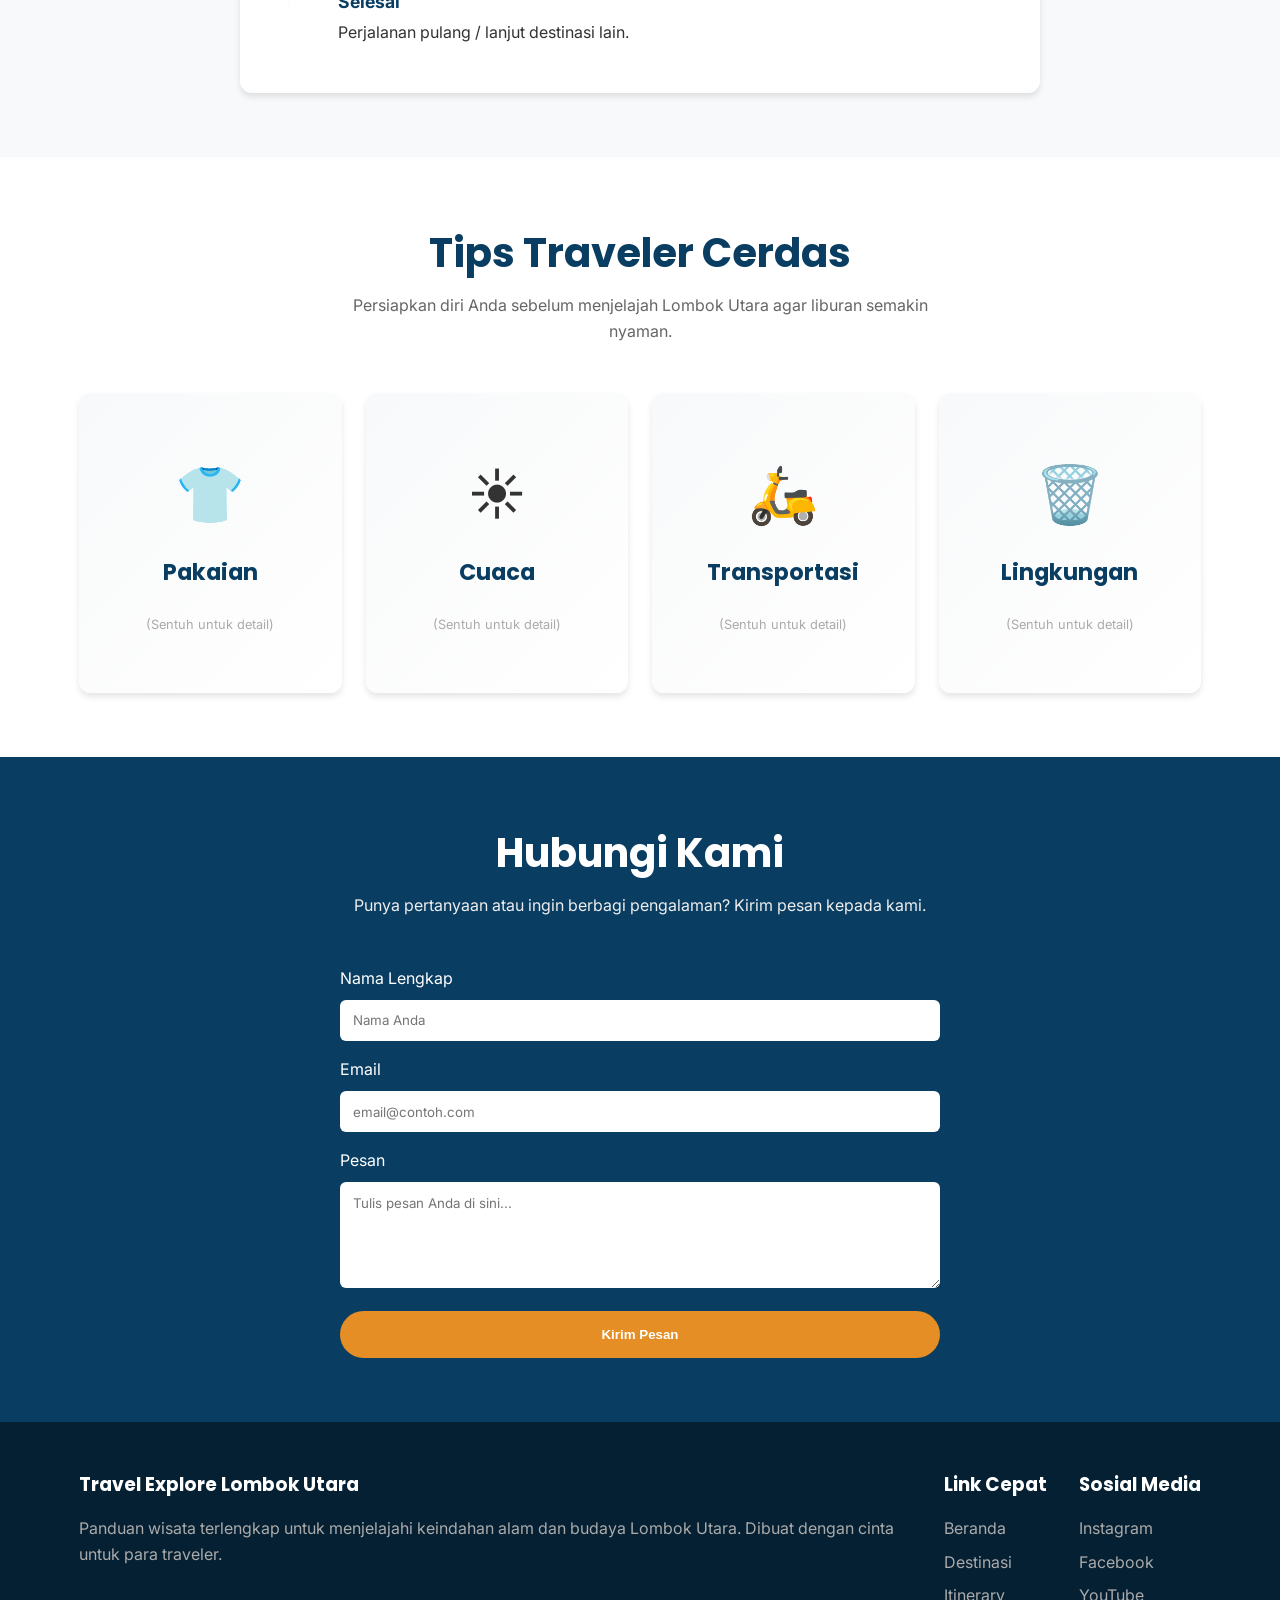
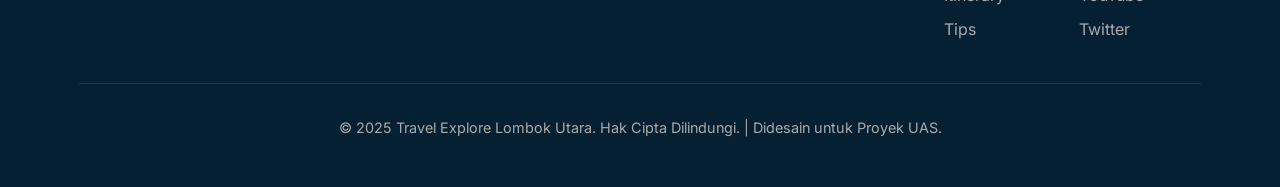
==== commit 2af7a0e6: "Update print statement from 'Hello' to 'Goodbye'" ====
--- a/index.html
+++ b/index.html
@@ -222,8 +222,7 @@
                 <!-- Destinasi 7 -->
                 <div class="card">
                     <div class="card-img">
-                        <img src="https://jadesta.kemenparekraf.go.id/imgpost/75937.jpg"
-                            alt="Museum Desa Genggelang">
+                        <img src="https://jadesta.kemenparekraf.go.id/imgpost/75937.jpg" alt="Museum Desa Genggelang">
                     </div>
                     <div class="card-content">
                         <span class="card-badge">Budaya & Sejarah</span>
@@ -255,7 +254,8 @@
                     <div class="card-content">
                         <span class="card-badge">Pantai & Sepi</span>
                         <h3>jembatan Koloh Penggolong</h3>
-                        <p class="card-desc">jembatan aesthetic lombok utara, lokasi foto instagramable lombok utara. Pasirnya
+                        <p class="card-desc">jembatan aesthetic lombok utara, lokasi foto instagramable lombok utara.
+                            Pasirnya
                             putih kasar seperti merica, airnya jernih.</p>
                         <div class="card-details">
                             <div class="card-detail-item">
@@ -330,6 +330,33 @@
                 <!-- Destinasi 11 -->
                 <div class="card">
                     <div class="card-img">
+                        <img src="https://blogger.googleusercontent.com/img/b/R29vZ2xl/AVvXsEhJ5-EERM_hkvvv_eACACBMP7T5xd3sxu6KijtSolCiuUhBGEzx0ShMX5K0xYwXTD0dGV6o6rJYxJp_KZxSu-kMV_xyWRCensrPKLH3txQPXvHGCb7mUoh00cIccLOTJtmqVzsJFM96Nhc/s1600/Opak-Pelecing-Khas-Lombok-Utara.jpg"
+                            alt="Opak-opak">
+                    </div>
+                    <div class="card-content">
+                        <span class="card-badge">Kuliner Khas</span>
+                        <h3>Opak-opak</h3>
+                        <p class="card-desc">Camilan renyah khas Lombok Utara dari ubi dan kelapa. Wajib dicoba sebagai
+                            teman santai atau oleh-oleh.</p>
+                        <div class="card-details">
+                            <div class="card-detail-item">
+                                <span>🕒 08.00 - 22.00</span>
+                                <span class="rating">★★★★☆</span>
+                            </div>
+                            <div class="card-detail-item">
+                                <span>💵 Rp 5.000+</span>
+                                <span>✨ Tradisional</span>
+                            </div>
+                            <a href="detail.html?id=12" class="btn-cta"
+                                style="width:100%; text-align:center; padding: 0.8rem; margin-top: 1rem; font-size: 0.9rem;">Lihat
+                                Detail</a>
+                        </div>
+                    </div>
+                </div>
+
+                <!-- Destinasi 12 -->
+                <div class="card">
+                    <div class="card-img">
                         <img src="[data-uri]"
                             alt="Masjid Bayan Beleq">
                     </div>
@@ -353,31 +380,7 @@
                         </div>
                     </div>
                 </div>
-                <!-- Destinasi 12 -->
-                <div class="card">
-                    <div class="card-img">
-                        <img src="https://blogger.googleusercontent.com/img/b/R29vZ2xl/AVvXsEhJ5-EERM_hkvvv_eACACBMP7T5xd3sxu6KijtSolCiuUhBGEzx0ShMX5K0xYwXTD0dGV6o6rJYxJp_KZxSu-kMV_xyWRCensrPKLH3txQPXvHGCb7mUoh00cIccLOTJtmqVzsJFM96Nhc/s1600/Opak-Pelecing-Khas-Lombok-Utara.jpg" alt="https://blogger.googleusercontent.com/img/b/R29vZ2xl/AVvXsEhJ5-EERM_hkvvv_eACACBMP7T5xd3sxu6KijtSolCiuUhBGEzx0ShMX5K0xYwXTD0dGV6o6rJYxJp_KZxSu-kMV_xyWRCensrPKLH3txQPXvHGCb7mUoh00cIccLOTJtmqVzsJFM96Nhc/s1600/Opak-Pelecing-Khas-Lombok-Utara.jpg">
-                    </div>
-                    <div class="card-content">
-                        <span class="card-badge">Kuliner Khas</span>
-                        <h3>Opak-opak</h3>
-                        <p class="card-desc">Camilan renyah khas Lombok Utara dari ubi dan kelapa. Wajib dicoba sebagai
-                            teman santai atau oleh-oleh.</p>
-                        <div class="card-details">
-                            <div class="card-detail-item">
-                                <span>🕒 08.00 - 22.00</span>
-                                <span class="rating">★★★★☆</span>
-                            </div>
-                            <div class="card-detail-item">
-                                <span>💵 Rp 5.000+</span>
-                                <span>✨ Tradisional</span>
-                            </div>
-                            <a href="detail.html?id=12" class="btn-cta"
-                                style="width:100%; text-align:center; padding: 0.8rem; margin-top: 1rem; font-size: 0.9rem;">Lihat
-                                Detail</a>
-                        </div>
-                    </div>
-                </div>
+
             </div>
         </div>
     </section>
@@ -390,41 +393,108 @@
                 <p>Bingung mau ke mana? Pilih rencana perjalanan yang sesuai dengan waktu dan budget Anda.</p>
             </div>
 
-            <div class="timeline-container">
+            <!-- Tab Navigation -->
+            <div class="itinerary-tabs">
+                <button class="tab-btn active" onclick="openItinerary(event, 'day1')">🎒 1 Hari (Hemat)</button>
+                <button class="tab-btn" onclick="openItinerary(event, 'day3')">🌴 3 Hari (Standar)</button>
+                <button class="tab-btn" onclick="openItinerary(event, 'day5')">👑 5 Hari (Premium)</button>
+            </div>
+
+            <div class="itinerary-content-wrapper">
                 <!-- 1 Hari -->
-                <div class="timeline-box">
-                    <h3>🎒 1 Hari (Hemat)</h3>
+                <div id="day1" class="timeline-box active-tab">
+                    <div class="timeline-header">
+                        <h3>Petualangan Kilat Senaru</h3>
+                        <p>Fokus pada alam dan budaya dalam waktu singkat.</p>
+                    </div>
                     <ul class="timeline-steps">
-                        <li><strong>08.00:</strong> Tiba di Senaru</li>
-                        <li><strong>09.00:</strong> Eksplor Air Terjun Sendang Gile</li>
-                        <li><strong>11.00:</strong> Trekking ke Tiu Kelep</li>
-                        <li><strong>13.00:</strong> Makan siang kuliner lokal Senaru</li>
-                        <li><strong>15.00:</strong> Mampir ke Masjid Bayan Beleq</li>
-                        <li><strong>17.00:</strong> Pulang / Lanjut perjalanan</li>
+                        <li>
+                            <span class="time">08.00</span>
+                            <div class="step-content"><strong>Tiba di Senaru</strong> Persiapan & sarapan ringan.</div>
+                        </li>
+                        <li>
+                            <span class="time">09.00</span>
+                            <div class="step-content"><strong>Air Terjun Sendang Gile</strong> Trekking santai menuruni
+                                tangga.</div>
+                        </li>
+                        <li>
+                            <span class="time">11.00</span>
+                            <div class="step-content"><strong>Tiu Kelep</strong> Petualangan menembus hutan & sungai.
+                            </div>
+                        </li>
+                        <li>
+                            <span class="time">13.00</span>
+                            <div class="step-content"><strong>Makan Siang</strong> Menikmati kuliner lokal Sasak.</div>
+                        </li>
+                        <li>
+                            <span class="time">15.00</span>
+                            <div class="step-content"><strong>Masjid Bayan Beleq</strong> Wisata sejarah & budaya.</div>
+                        </li>
+                        <li>
+                            <span class="time">17.00</span>
+                            <div class="step-content"><strong>Selesai</strong> Perjalanan pulang / lanjut destinasi
+                                lain.</div>
+                        </li>
                     </ul>
                 </div>
 
                 <!-- 3 Hari -->
-                <div class="timeline-box">
-                    <h3>🌴 3 Hari (Standar)</h3>
+                <div id="day3" class="timeline-box">
+                    <div class="timeline-header">
+                        <h3>Jelajah Pantai & Pulau</h3>
+                        <p>Kombinasi sempurna antara relaksasi pantai dan aktivitas air.</p>
+                    </div>
                     <ul class="timeline-steps">
-                        <li><strong>H1:</strong> Pantai Sire & Kayaking</li>
-                        <li><strong>H1:</strong> Sunset Dinner di Bukit Nipah</li>
-                        <li><strong>H2:</strong> Full Day Trip ke Gili Trawangan</li>
-                        <li><strong>H2:</strong> Snorkeling & Sepeda di Gili</li>
-                        <li><strong>H3:</strong> Belanja oleh-oleh & Pulang</li>
+                        <li>
+                            <span class="time">HARI 1</span>
+                            <div class="step-content"><strong>Pantai Sire & Bukit Nipah</strong> Kayaking pagi & Sunset
+                                dinner ikan bakar.</div>
+                        </li>
+                        <li>
+                            <span class="time">HARI 2</span>
+                            <div class="step-content"><strong>Gili Trawangan Full Day</strong> Snorkeling 3 Gili,
+                                bersepeda, & party.</div>
+                        </li>
+                        <li>
+                            <span class="time">HARI 3</span>
+                            <div class="step-content"><strong>Oleh-oleh & Santai</strong> Belanja Opak-opak & sate ikan
+                                Tanjung.</div>
+                        </li>
                     </ul>
                 </div>
 
                 <!-- 5 Hari -->
-                <div class="timeline-box">
-                    <h3>👑 5 Hari (Premium)</h3>
+                <div id="day5" class="timeline-box">
+                    <div class="timeline-header">
+                        <h3>Eksplorasi Total Lombok Utara</h3>
+                        <p>Pengalaman mendalam dari pegunungan hingga dasar laut.</p>
+                    </div>
                     <ul class="timeline-steps">
-                        <li><strong>H1:</strong> Rumah Pohon Gangga & Kerta Gangga</li>
-                        <li><strong>H2:</strong> Explore 3 Air Terjun Senaru</li>
-                        <li><strong>H3:</strong> Gili Trawangan Diving Experience</li>
-                        <li><strong>H4:</strong> Camping / Glamping di Pantai Koloh Penggolong</li>
-                        <li><strong>H5:</strong> Wisata Budaya Bayan Beleq & Check out</li>
+                        <li>
+                            <span class="time">HARI 1</span>
+                            <div class="step-content"><strong>Hidden Gems</strong> Rumah Pohon Gangga & Air Terjun Kerta
+                                Gangga.</div>
+                        </li>
+                        <li>
+                            <span class="time">HARI 2</span>
+                            <div class="step-content"><strong>Senaru Complete</strong> Sendang Gile, Tiu Kelep, & Desa
+                                Adat.</div>
+                        </li>
+                        <li>
+                            <span class="time">HARI 3</span>
+                            <div class="step-content"><strong>Gili Trawangan</strong> Diving / Scuba experience &
+                                Nightlife.</div>
+                        </li>
+                        <li>
+                            <span class="time">HARI 4</span>
+                            <div class="step-content"><strong>Camping Pantai</strong> Bermalam di Pantai Koloh
+                                Penggolong.</div>
+                        </li>
+                        <li>
+                            <span class="time">HARI 5</span>
+                            <div class="step-content"><strong>Budaya & Pulang</strong> Museum Desa Genggelang & Check
+                                out.</div>
+                        </li>
                     </ul>
                 </div>
             </div>
@@ -440,28 +510,71 @@
             </div>
 
             <div class="tips-grid">
+                <!-- Tip 1 -->
                 <div class="tip-card">
-                    <span class="tip-icon">👕</span>
-                    <h4>Pakaian</h4>
-                    <p>Gunakan pakaian kasual & menyerap keringat. Bawa pakaian sopan/tertutup jika mengunjungi situs
-                        adat/religi.</p>
-                </div>
+                    <div class="tip-card-inner">
+                        <div class="tip-card-front">
+                            <span class="tip-icon">👕</span>
+                            <h4>Pakaian</h4>
+                            <p class="click-hint">(Sentuh untuk detail)</p>
+                        </div>
+                        <div class="tip-card-back">
+                            <h4>Pakaian</h4>
+                            <p>Gunakan pakaian kasual & menyerap keringat. Bawa pakaian sopan/tertutup jika mengunjungi
+                                situs
+                                adat/religi.</p>
+                        </div>
+                    </div>
+                </div>
+
+                <!-- Tip 2 -->
                 <div class="tip-card">
-                    <span class="tip-icon">☀️</span>
-                    <h4>Cuaca</h4>
-                    <p>Waktu terbaik berkunjung adalah Mei - Oktober (Musim Kemarau) untuk langit biru & laut tenang.
-                    </p>
-                </div>
+                    <div class="tip-card-inner">
+                        <div class="tip-card-front">
+                            <span class="tip-icon">☀️</span>
+                            <h4>Cuaca</h4>
+                            <p class="click-hint">(Sentuh untuk detail)</p>
+                        </div>
+                        <div class="tip-card-back">
+                            <h4>Cuaca</h4>
+                            <p>Waktu terbaik berkunjung adalah Mei - Oktober (Musim Kemarau) untuk langit biru & laut
+                                tenang.
+                            </p>
+                        </div>
+                    </div>
+                </div>
+
+                <!-- Tip 3 -->
                 <div class="tip-card">
-                    <span class="tip-icon">🛵</span>
-                    <h4>Transportasi</h4>
-                    <p>Sewa motor adalah cara terbaik & hemat untuk eksplorasi hidden gem. Pastikan mahir di tanjakan.
-                    </p>
-                </div>
+                    <div class="tip-card-inner">
+                        <div class="tip-card-front">
+                            <span class="tip-icon">🛵</span>
+                            <h4>Transportasi</h4>
+                            <p class="click-hint">(Sentuh untuk detail)</p>
+                        </div>
+                        <div class="tip-card-back">
+                            <h4>Transportasi</h4>
+                            <p>Sewa motor adalah cara terbaik & hemat untuk eksplorasi hidden gem. Pastikan mahir di
+                                tanjakan.
+                            </p>
+                        </div>
+                    </div>
+                </div>
+
+                <!-- Tip 4 -->
                 <div class="tip-card">
-                    <span class="tip-icon">🗑️</span>
-                    <h4>Lingkungan</h4>
-                    <p>Bawa botol minum sendiri (tumbler) dan jangan tinggalkan sampah plastik di lokasi wisata.</p>
+                    <div class="tip-card-inner">
+                        <div class="tip-card-front">
+                            <span class="tip-icon">🗑️</span>
+                            <h4>Lingkungan</h4>
+                            <p class="click-hint">(Sentuh untuk detail)</p>
+                        </div>
+                        <div class="tip-card-back">
+                            <h4>Lingkungan</h4>
+                            <p>Bawa botol minum sendiri (tumbler) dan jangan tinggalkan sampah plastik di lokasi wisata.
+                            </p>
+                        </div>
+                    </div>
                 </div>
             </div>
         </div>
@@ -502,9 +615,8 @@
             <div class="footer-content">
                 <div class="footer-col" style="flex: 2; min-width: 300px;">
                     <h3>Travel Explore Lombok Utara</h3>
-                    <p>Panduan wisata untuk menjelajahi keindahan alam dan budaya Lombok Utara. Dibuat untuk para traveler yang mau 
-                        menjelajahi keindahan Lombok Utara.
-                    </p>
+                    <p>Panduan wisata terlengkap untuk menjelajahi keindahan alam dan budaya Lombok Utara. Dibuat dengan
+                        cinta untuk para traveler.</p>
                 </div>
                 <div class="footer-col">
                     <h3>Link Cepat</h3>
@@ -539,5 +651,3 @@
     <!-- JavaScript -->
     <script src="script.js"></script>
 </body>
-
-</html>
--- a/style.css
+++ b/style.css
@@ -321,63 +321,175 @@
     scroll-margin-top: 80px;
 }
 
-.timeline-container {
-    display: flex;
+/* Tab Navigation */
+.itinerary-tabs {
+    display: flex;
+    justify-content: center;
+    gap: 1rem;
+    margin-bottom: 3rem;
     flex-wrap: wrap;
-    gap: 2rem;
-    justify-content: center;
+}
+
+.tab-btn {
+    background-color: transparent;
+    border: 2px solid var(--accent-color-1);
+    color: var(--accent-color-1);
+    padding: 0.8rem 2rem;
+    border-radius: 50px;
+    font-size: 1rem;
+    font-weight: 600;
+    cursor: pointer;
+    transition: all 0.3s ease;
+    font-family: 'Poppins', sans-serif;
+}
+
+.tab-btn:hover {
+    background-color: rgba(56, 173, 169, 0.1);
+    transform: translateY(-2px);
+}
+
+.tab-btn.active {
+    background-color: var(--accent-color-1);
+    color: white;
+    box-shadow: 0 4px 15px rgba(56, 173, 169, 0.4);
+}
+
+body.dark-mode .tab-btn.active {
+    color: var(--bg-color);
+}
+
+/* Itinerary Content */
+.itinerary-content-wrapper {
+    position: relative;
+    min-height: 400px;
+    /* Prevent layout shift */
 }
 
 .timeline-box {
     background-color: var(--bg-color);
-    padding: 2rem;
+    padding: 3rem;
     border-radius: 12px;
-    flex: 1 1 300px;
     box-shadow: var(--shadow);
+    max-width: 800px;
+    margin: 0 auto;
+    display: none;
+    /* Hidden by default */
+    opacity: 0;
+    transform: translateY(20px);
+    transition: opacity 0.4s ease, transform 0.4s ease;
     border-top: 5px solid var(--accent-color-1);
 }
 
-.timeline-box h3 {
+.timeline-box.active-tab {
+    display: block;
+    opacity: 1;
+    transform: translateY(0);
+    animation: fadeIn 0.5s ease forwards;
+}
+
+@keyframes fadeIn {
+    from {
+        opacity: 0;
+        transform: translateY(20px);
+    }
+
+    to {
+        opacity: 1;
+        transform: translateY(0);
+    }
+}
+
+.timeline-header {
     text-align: center;
-    margin-bottom: 1.5rem;
+    margin-bottom: 2.5rem;
+}
+
+.timeline-header h3 {
     color: var(--primary-color);
-}
-
-body.dark-mode .timeline-box h3 {
-    color: var(--primary-color);
-}
-
+    font-size: 1.8rem;
+    margin-bottom: 0.5rem;
+}
+
+.timeline-header p {
+    color: #666;
+}
+
+body.dark-mode .timeline-header p {
+    color: #aaa;
+}
+
+
+/* Timeline Steps styling */
 .timeline-steps {
     list-style: none;
     position: relative;
-    padding-left: 20px;
+    padding-left: 30px;
 }
 
 .timeline-steps::before {
     content: '';
     position: absolute;
     left: 0;
-    top: 0;
-    height: 100%;
+    top: 5px;
+    height: 95%;
     width: 2px;
-    background-color: #ddd;
+    background: linear-gradient(to bottom, var(--accent-color-1), transparent);
 }
 
 .timeline-steps li {
     position: relative;
-    margin-bottom: 1.5rem;
-    padding-left: 15px;
+    margin-bottom: 2rem;
+    padding-left: 20px;
+}
+
+.timeline-steps li:last-child {
+    margin-bottom: 0;
 }
 
 .timeline-steps li::before {
     content: '';
     position: absolute;
-    left: -24px;
-    top: 6px;
-    width: 10px;
-    height: 10px;
+    left: -34px;
+    top: 0;
+    width: 16px;
+    height: 16px;
+    background-color: var(--card-bg);
+    border: 3px solid var(--accent-color-1);
+    border-radius: 50%;
+    z-index: 1;
+    transition: background-color 0.3s;
+}
+
+.timeline-steps li:hover::before {
     background-color: var(--accent-color-1);
-    border-radius: 50%;
+    box-shadow: 0 0 0 4px rgba(56, 173, 169, 0.2);
+}
+
+.timeline-steps .time {
+    display: inline-block;
+    background-color: var(--accent-color-2);
+    color: white;
+    padding: 2px 8px;
+    border-radius: 4px;
+    font-size: 0.8rem;
+    font-weight: 600;
+    margin-bottom: 0.5rem;
+}
+
+.timeline-steps .step-content {
+    font-size: 1rem;
+    color: var(--text-color);
+}
+
+.timeline-steps .step-content strong {
+    display: block;
+    color: var(--primary-color);
+    font-size: 1.1rem;
+    margin-bottom: 0.2rem;
+}
+
+body.dark-mode .timeline-steps .step-content strong {
+    color: var(--primary-color);
 }
 
 /* Tips Section */
@@ -392,24 +504,87 @@
     gap: 1.5rem;
 }
 
+/* Flip Card Styles */
 .tip-card {
-    background: linear-gradient(145deg, var(--card-bg), var(--bg-color));
-    border: 1px solid rgba(0, 0, 0, 0.05);
+    background-color: transparent;
+    border: none;
+    height: 300px;
+    /* Fixed height for flip effect */
+    perspective: 1000px;
+    cursor: pointer;
+}
+
+.tip-card-inner {
+    position: relative;
+    width: 100%;
+    height: 100%;
+    text-align: center;
+    transition: transform 0.6s;
+    transform-style: preserve-3d;
+    box-shadow: var(--shadow);
+    border-radius: 12px;
+}
+
+.tip-card:hover .tip-card-inner,
+.tip-card:focus .tip-card-inner {
+    transform: rotateY(180deg);
+}
+
+.tip-card-front,
+.tip-card-back {
+    position: absolute;
+    width: 100%;
+    height: 100%;
+    -webkit-backface-visibility: hidden;
+    backface-visibility: hidden;
+    border-radius: 12px;
+    display: flex;
+    flex-direction: column;
+    align-items: center;
+    justify-content: center;
     padding: 1.5rem;
-    border-radius: 12px;
-    text-align: center;
-    transition: transform 0.3s;
-}
-
-.tip-card:hover {
-    transform: translateY(-5px);
-    border-color: var(--accent-color-1);
+}
+
+.tip-card-front {
+    background: linear-gradient(135deg, var(--card-bg), var(--bg-color));
+    color: var(--text-color);
+}
+
+.tip-card-back {
+    background: linear-gradient(135deg, var(--accent-color-1), #218c88);
+    color: white;
+    transform: rotateY(180deg);
 }
 
 .tip-icon {
-    font-size: 2.5rem;
+    font-size: 3.5rem;
     margin-bottom: 1rem;
     display: block;
+}
+
+.tip-card-front h4 {
+    font-size: 1.4rem;
+    margin-bottom: 0.5rem;
+}
+
+.click-hint {
+    font-size: 0.8rem;
+    color: #888;
+    margin-top: 1rem;
+    opacity: 0.7;
+}
+
+.tip-card-back h4 {
+    font-size: 1.4rem;
+    margin-bottom: 1rem;
+    color: white;
+    border-bottom: 2px solid rgba(255, 255, 255, 0.3);
+    padding-bottom: 0.5rem;
+}
+
+.tip-card-back p {
+    font-size: 1rem;
+    line-height: 1.6;
 }
 
 /* Contact Section */
@@ -555,7 +730,7 @@
 }
 
 /* ========================================= */
-/* DETAIL PAGE STYLES */
+/* DETAIL HALAMAN STYLES */
 /* ========================================= */
 
 .detail-hero {
